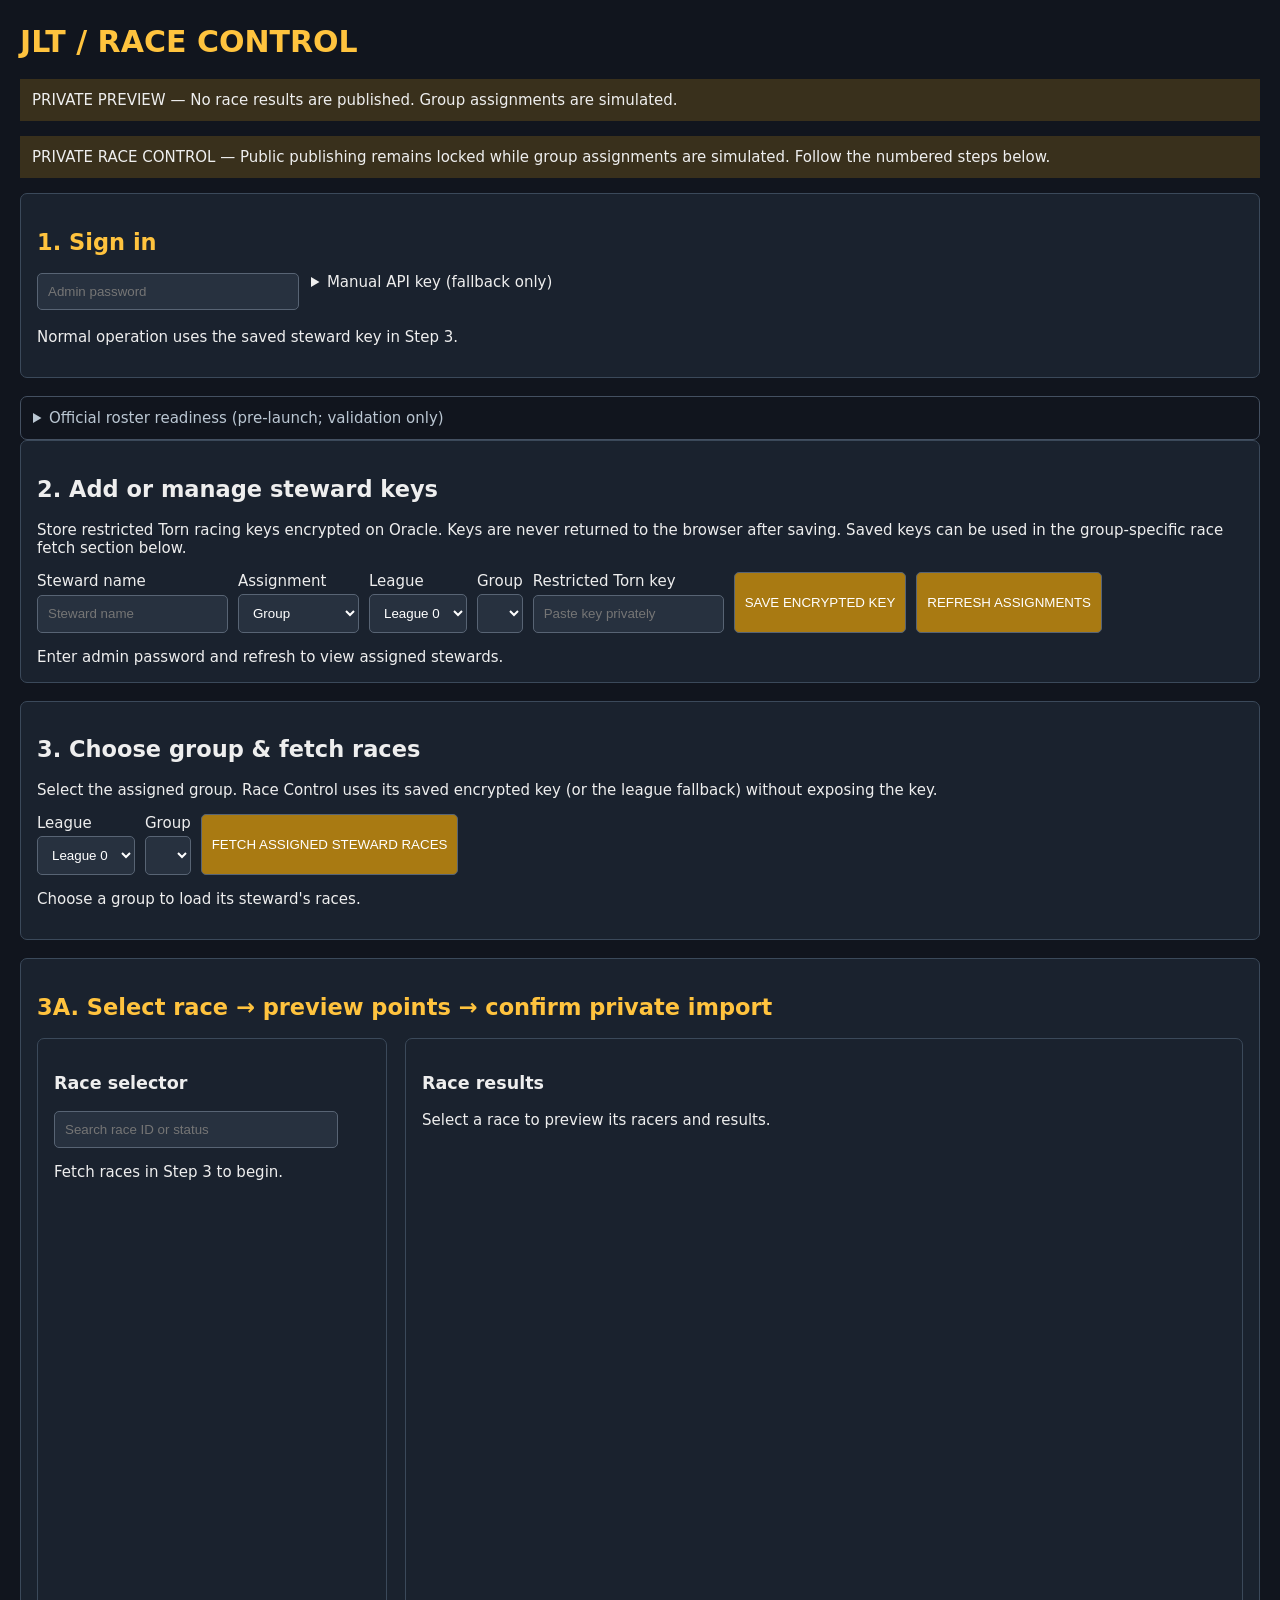
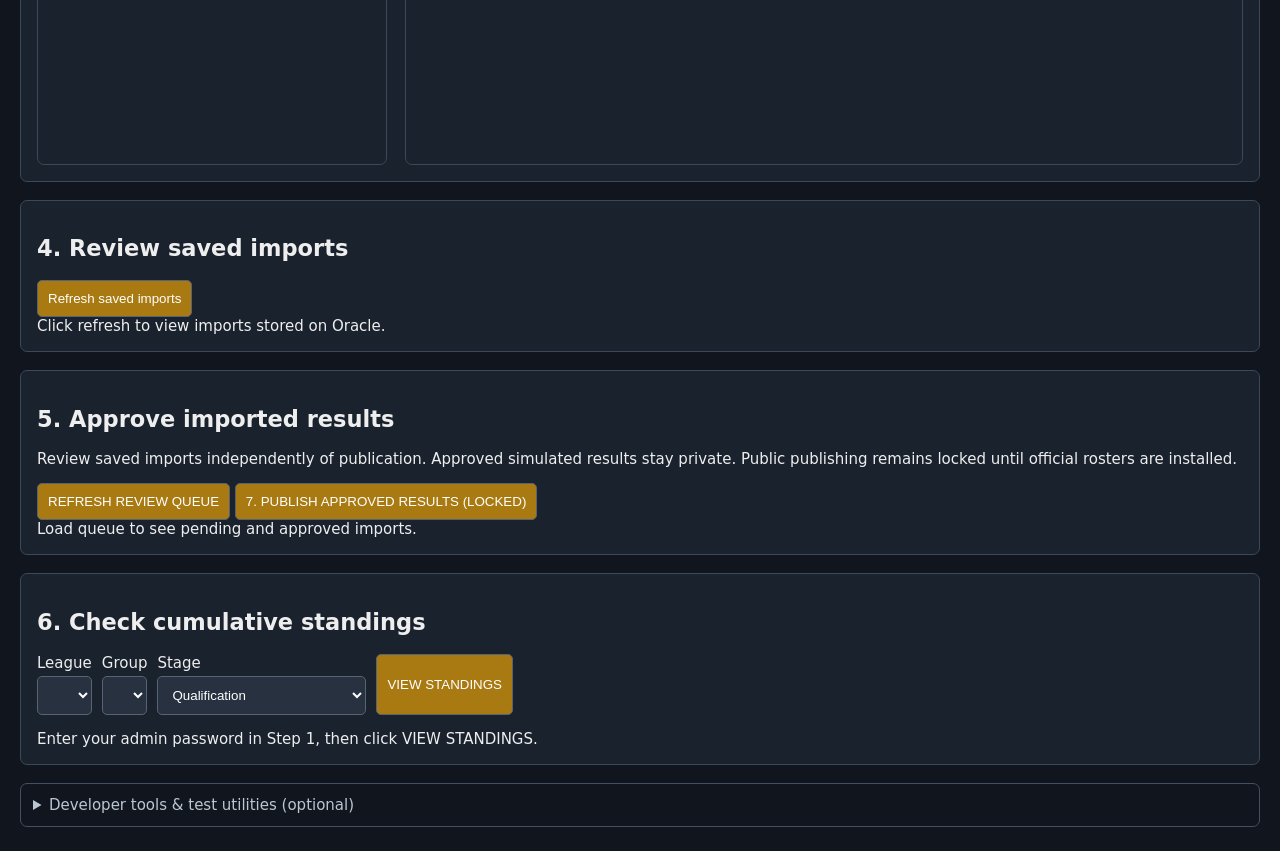
==== race-control/dashboard.html @ 2d2953b1 "Add guarded official roster activation controls to private dashboard" ====
<!doctype html><html lang="en"><meta charset="utf-8"><meta name="viewport" content="width=device-width,initial-scale=1"><title>JLT Race Control</title><style>
body{background:#11151e;color:#eee;font:15px system-ui;margin:24px auto;max-width:1450px;padding:0 20px}h1{color:#ffc33e}input,select,button{padding:10px;background:#27313f;color:#fff;border:1px solid #586474;border-radius:5px}button{cursor:pointer;background:#a97a12}details.advanced{margin-top:18px;padding:12px;border:1px solid #445061;border-radius:7px;color:#bac6d2}details.advanced summary{cursor:pointer}.step{margin-bottom:18px}.step h2{color:#ffc33e}.login{display:flex;flex-wrap:wrap;gap:12px;margin:18px 0}.login input{min-width:240px}.columns{display:grid;grid-template-columns:350px 1fr;gap:18px}.panel{background:#1a222e;padding:16px;border:1px solid #3b495a;border-radius:7px;min-width:0}#races{height:65vh;overflow:auto}.race{display:block;width:100%;text-align:left;margin:5px 0;padding:12px;background:#253143}.race.active{border-color:#ffc33e}.race small{display:block;color:#bac6d2}.table{overflow:auto}table{border-collapse:collapse;width:100%;min-width:650px}th,td{border-bottom:1px solid #445061;padding:9px;text-align:left}th{color:#ffc33e}.notice{background:#39301c;padding:12px}.selectors{display:flex;flex-wrap:wrap;gap:10px;margin:15px 0}.selectors label{display:grid;gap:4px}a{color:#ffc33e}@media(max-width:850px){.columns{grid-template-columns:1fr}#races{height:300px}}
</style><h1>JLT / RACE CONTROL</h1><p class="notice">PRIVATE PREVIEW — No race results are published. Group assignments are simulated.</p><p class="notice">PRIVATE RACE CONTROL — Public publishing remains locked while group assignments are simulated. Follow the numbered steps below.</p><section class="panel step"><h2>1. Sign in</h2><div class="login"><input id="pass" type="password" placeholder="Admin password" aria-label="Admin password"><details><summary>Manual API key (fallback only)</summary><input id="key" type="password" placeholder="Steward racing API key" aria-label="Steward API key"><button id="load">Fetch recent races manually</button></details></div><p>Normal operation uses the saved steward key in Step 3.</p><div id="feedback" role="alert"></div><p id="status"></p></section><details class="advanced"><summary>Official roster readiness (pre-launch; validation only)</summary><p>Check tournament stage rules and validate organizer-provided JSON groups. Validation never installs a roster or unlocks publication. Do not paste steward keys here.</p><button id="official-readiness">CHECK LEAGUE FORMATS</button> <label>Official groups JSON file <input type="file" id="official-roster-file" accept=".json,application/json"></label> <button id="official-roster-validate">VALIDATE FILE ONLY</button><p><label>Organizer source/reference <input id="official-roster-source" placeholder="Official steward/organizer roster reference" style="min-width:380px"></label></p><p><label>Type ACTIVATE VERIFIED JLT ROSTER <input id="official-roster-confirm" placeholder="Exact confirmation" style="min-width:380px"></label> <button id="official-roster-activate" disabled>ACTIVATE VERIFIED ROSTER</button></p><pre id="official-roster-report" style="white-space:pre-wrap;overflow:auto"></pre></details><section class="panel" style="margin-bottom:18px"><h2>2. Add or manage steward keys</h2><p>Store restricted Torn racing keys encrypted on Oracle. Keys are never returned to the browser after saving. Saved keys can be used in the group-specific race fetch section below.</p><div class="selectors"><label>Steward name<input id="steward-name" placeholder="Steward name"></label><label>Assignment<select id="steward-scope"><option value="group">Group</option><option value="league">Entire league</option></select></label><label>League<select id="steward-league"></select></label><label id="steward-group-wrap">Group<select id="steward-group"></select></label><label>Restricted Torn key<input id="steward-secret" type="password" autocomplete="off" placeholder="Paste key privately"></label><button id="steward-save">SAVE ENCRYPTED KEY</button><button id="steward-refresh">REFRESH ASSIGNMENTS</button></div><div id="steward-list">Enter admin password and refresh to view assigned stewards.</div></section><section class="panel" style="margin-bottom:18px"><h2>3. Choose group &amp; fetch races</h2><p>Select the assigned group. Race Control uses its saved encrypted key (or the league fallback) without exposing the key.</p><div class="selectors"><label>League<select id="fetch-league"></select></label><label>Group<select id="fetch-group"></select></label><button id="fetch-saved">FETCH ASSIGNED STEWARD RACES</button></div><p id="fetch-saved-status">Choose a group to load its steward's races.</p></section><section class="panel step"><h2>3A. Select race → preview points → confirm private import</h2><div class="columns"><section class="panel"><h3>Race selector</h3><input id="search" type="search" placeholder="Search race ID or status" style="width:90%"><p id="count"></p><div id="races">Fetch races in Step 3 to begin.</div></section><section class="panel"><h3>Race results</h3><div id="details">Select a race to preview its racers and results.</div></section></div></section><section class="panel" style="margin-bottom:18px"><h2>4. Review saved imports</h2><button id="refresh-imports">Refresh saved imports</button><div id="saved-imports" aria-live="polite">Click refresh to view imports stored on Oracle.</div></section><section class="panel" style="margin-bottom:18px"><h2>5. Approve imported results</h2><p>Review saved imports independently of publication. Approved simulated results stay private. Public publishing remains locked until official rosters are installed.</p><button id="queue-refresh">REFRESH REVIEW QUEUE</button> <button id="queue-publish" disabled>7. PUBLISH APPROVED RESULTS (LOCKED)</button><div id="queue-status">Load queue to see pending and approved imports.</div><div id="queue-items"></div></section><section class="panel" style="margin-bottom:18px"><h2>6. Check cumulative standings</h2><div class="selectors"><label>League<select id="stand-league"></select></label><label>Group<select id="stand-group"></select></label><label>Stage<select id="stand-stage"><option value="qualification">Qualification</option><option value="raceoff">Race-offs (points reset)</option><option value="championship">Championship (points reset)</option></select></label><button id="stand-load">VIEW STANDINGS</button></div><div id="stand-results">Load standings to see cumulative points for a simulated group.</div></section><details class="advanced"><summary>Developer tools &amp; test utilities (optional)</summary><p>Not part of the normal workflow. No official results are published.</p><button id="test-storage">TEST STORAGE</button> <button id="test-import">TEST IMPORT SAVE / READ / CLEANUP</button> <button id="test-scoring">RUN DISPOSABLE 2-RACE TEST</button> <button id="draft">DOWNLOAD TEST DRAFT</button> <button id="trigger-publish">RUN EMPTY GITHUB TEST PUBLISH</button><hr><h3>Pre-launch cleanup (backup first)</h3><p>Archive all simulated imports and their approvals before official racing. Steward keys are preserved. Requires typed confirmation.</p><button id="cleanup-preview">CHECK TEST DATA</button> <button id="cleanup-archive" disabled>ARCHIVE &amp; CLEAR TEST DATA</button><p id="cleanup-status">No cleanup performed.</p></details><script>
const $=id=>document.getElementById(id),esc=v=>String(v??'—').replace(/[&<>"']/g,c=>({'&':'&amp;','<':'&lt;','>':'&gt;','"':'&quot;',"'":'&#39;'}[c]));
let races=[],groups=[],selected=null,selectedRaceId=null,results=[],names=new Map(),validatedRoster=null;
$('official-readiness').onclick=async()=>{try{const r=await fetch('/api/official-readiness',{headers:{Authorization:'Basic '+btoa('admin:'+$('pass').value)}});const d=await r.json();if(!r.ok)throw Error(d.error||'Failed');$('official-roster-report').textContent=JSON.stringify(d,null,2)}catch(e){$('official-roster-report').textContent=e.message}};
$('official-roster-validate').onclick=async()=>{validatedRoster=null;$('official-roster-activate').disabled=true;try{const file=$('official-roster-file').files[0];if(!file)throw Error('Choose a JSON file first');if(file.size>2000000)throw Error('File exceeds 2MB');const data=JSON.parse(await file.text());const r=await fetch('/api/validate-roster',{method:'POST',headers:{Authorization:'Basic '+btoa('admin:'+$('pass').value),'Content-Type':'application/json'},body:JSON.stringify(data)});const d=await r.json();$('official-roster-report').textContent=JSON.stringify(d,null,2);if(r.ok&&d.valid){validatedRoster={groups:data.groups,expectedSha256:d.sha256};$('official-roster-activate').disabled=false}}catch(e){$('official-roster-report').textContent=e.message}};
$('official-roster-activate').onclick=async()=>{try{if(!validatedRoster)throw Error('Validate the file first');const confirmation=$('official-roster-confirm').value,source=$('official-roster-source').value;if(confirmation!=='ACTIVATE VERIFIED JLT ROSTER')throw Error('Type exact confirmation');if(!window.confirm('Activate the organizer-verified roster on Oracle? This cannot be undone in the dashboard. Existing simulated imports must be cleared. Publishing stays locked.'))return;const r=await fetch('/api/activate-roster',{method:'POST',headers:{Authorization:'Basic '+btoa('admin:'+$('pass').value),'Content-Type':'application/json'},body:JSON.stringify({...validatedRoster,confirmation,source})});const d=await r.json();$('official-roster-report').textContent=JSON.stringify(d,null,2);if(r.ok){validatedRoster=null;$('official-roster-activate').disabled=true}}catch(e){$('official-roster-report').textContent=e.message}};

async function api(path,key=true){const headers={Authorization:'Basic '+btoa('admin:'+$('pass').value)};if(key)headers['X-Torn-Key']=$('key').value;const r=await fetch(path,{headers,cache:'no-store'});const d=await r.json();if(!r.ok)throw Error(d.error||'Request failed');return d}
function list(){const q=$('search').value.toLowerCase();const found=races.filter(r=>[r.id,r.status,r.title].some(x=>String(x??'').toLowerCase().includes(q)));$('count').textContent=found.length+' / '+races.length+' races';$('races').replaceChildren();for(const r of found){const b=document.createElement('button');b.className='race'+(selected===r.id?' active':'');b.innerHTML='<b>#'+esc(r.id)+'</b> · '+esc(r.status)+'<small>'+esc(r.title||'')+'</small>';b.onclick=()=>show(r.id);$('races').append(b)}}
$('search').oninput=list;
$('load').onclick=async()=>{try{await setupStandings();$('status').textContent='Loading…';usingSavedKey=false;assignedGroupId=null;const [a,b]=await Promise.all([api('/api/races'),api('/api/groups',false)]);races=a.races;groups=b.groups;names=new Map(groups.flatMap(g=>g.drivers.map(d=>[String(d.id),d.name])));$('status').textContent=races.length+' races loaded';list()}catch(e){$('status').textContent=e.message}};
function matches(){if($('confirm'))$('confirm').disabled=true;if($('import-guidance'))$('import-guidance').textContent='Group changed. Click PREVIEW POINTS again before confirming.';if($('scoring'))$('scoring').textContent='Group changed. Preview points again.';const g=groups.find(g=>g.id===$('group').value),ids=new Set((g?.drivers||[]).map(d=>String(d.id)));document.querySelectorAll('[data-driver]').forEach(row=>row.querySelector('.match').textContent=ids.has(row.dataset.driver)?'MATCH':'Other group')}
function detectGroup(){const ids=new Set(results.map(r=>String(r.driver_id)));const matches=groups.map(g=>({g,count:g.drivers.filter(d=>ids.has(String(d.id))).length})).sort((a,b)=>b.count-a.count);const top=matches[0],runner=matches[1],el=$('detection');if(!top||top.count===0){el.textContent='No registered JLT racers found in this race. Auto-detection unavailable.';return}el.textContent='Suggested: '+top.g.id+' ('+top.count+' matched of '+results.length+' participants).'+(runner?.count===top.count?' TIE — verify manually.':'')+' Simulated groups: verify before importing.';if(runner?.count!==top.count){$('league').value=String(top.g.league);groupOptions();$('group').value=top.g.id;matches()}}
function groupOptions(){const l=Number($('league').value);$('group').innerHTML=groups.filter(g=>g.league===l).map(g=>'<option value="'+esc(g.id)+'">Group '+g.group+' ('+g.drivers.length+')</option>').join('');matches()}
async function show(id){selected=id;list();$('details').textContent='Loading #'+id+'…';try{const d=usingSavedKey?await api('/api/steward-race?group='+encodeURIComponent(assignedGroupId)+'&race='+encodeURIComponent(id),false):await api('/api/race/'+id);if(selected!==id)return;const r=d.race;selectedRaceId=Number(r.id)||Number(id);results=r.results||[];const options=Array.from({length:7},(_,i)=>'<option value="'+i+'">League '+i+'</option>').join('');$('details').innerHTML='<h3>'+esc(r.title)+'</h3><p>Race #'+esc(r.id)+' · Track '+esc(r.track_id)+' · '+esc(r.laps)+' laps · '+esc(r.status)+' · '+results.length+' racers</p><p>Creator '+esc(r.creator_id)+' · Start '+esc(r.schedule?.start)+'</p><div class="selectors"><label>League<select id="league">'+options+'</select></label><label>Group<select id="group"></select></label><label>Race slot<select id="slot">'+Array.from({length:6},(_,i)=>'<option>Qualification '+(i+1)+'</option>').join('')+'<option>Race-off 1</option><option>Race-off 2</option><option>Championship</option></select></label></div><p id="detection"></p><p>Simulated groups only. Imports stay private on Oracle and are never published.</p><button id="preview">PREVIEW POINTS</button> <button id="confirm" disabled>CONFIRM PRIVATE IMPORT</button><p id="import-guidance" aria-live="polite">First click PREVIEW POINTS. Confirm will unlock only if at least one racer matches this group.</p><div id="scoring"></div><div class="table"><table><tr><th>Pos</th><th>Racer</th><th>Torn ID</th><th>Car</th><th>Time</th><th>Crash</th><th>Group</th></tr>'+results.slice().sort((a,b)=>a.position-b.position).map(x=>'<tr data-driver="'+esc(x.driver_id)+'"><td>'+esc(x.position)+'</td><td>'+esc(names.get(String(x.driver_id))||'Unknown racer')+'</td><td>'+esc(x.driver_id)+'</td><td>'+esc(x.car_item_name)+'</td><td>'+esc(x.race_time)+'</td><td>'+(x.has_crashed?'YES':'NO')+'</td><td class="match">—</td></tr>').join('')+'</table></div>';$('league').onchange=groupOptions;$('group').onchange=matches;$('slot').onchange=()=>{$('confirm').disabled=true;$('scoring').textContent='Race slot changed. Preview points again.';$('import-guidance').textContent='Race slot changed. Click PREVIEW POINTS again.'};groupOptions();detectGroup();if(usingSavedKey&&assignedGroupId){const assigned=groups.find(g=>g.id===assignedGroupId);if(assigned){$('league').value=String(assigned.league);groupOptions();$('group').value=assignedGroupId;matches()}}$('preview').onclick=()=>score(false);$('confirm').onclick=()=>score(true)}catch(e){$('details').textContent=e.message}}

function notify(message,error=false){const el=$('feedback');el.textContent=message;el.className='show'+(error?' error':'');}
async function refreshImports(){
 const el=$('saved-imports');el.textContent='Loading saved imports…';
 try{const data=await api('/api/imports',false);const items=data.imports||[];
 if(!items.length){el.textContent='No saved imports yet.';return}
 el.innerHTML='<p>'+items.length+' private import(s) saved on Oracle. Nothing published to the public website.</p><div class="table"><table><tr><th>Race</th><th>Group</th><th>Slot</th><th>Matched</th><th>Saved (UTC)</th></tr>'+items.map(x=>'<tr><td>#'+esc(x.raceId)+'</td><td>'+esc(x.groupId)+'</td><td>'+esc(x.slot)+'</td><td>'+esc(x.matched)+' / '+esc(x.registered)+'</td><td>'+esc(x.savedAt)+'</td></tr>').join('')+'</table></div>';
 }catch(e){el.textContent='Could not load imports: '+e.message}
}
$('refresh-imports').onclick=refreshImports;
$('test-storage').onclick=async()=>{try{const r=await fetch('/api/test-storage',{method:'POST',headers:{Authorization:'Basic '+btoa('admin:'+$('pass').value)}});const d=await r.json();if(!r.ok)throw Error(d.error||'Test failed');notify('STORAGE TEST PASSED: Test record written and read back. No race was imported.');await refreshImports()}catch(e){notify('STORAGE TEST FAILED: '+e.message,true)}};
$('test-import').onclick=async()=>{const btn=$('test-import');btn.disabled=true;try{const r=await fetch('/api/test-import',{method:'POST',headers:{Authorization:'Basic '+btoa('admin:'+$('pass').value)}});const d=await r.json();if(!r.ok)throw Error(d.error||'Test failed');notify('IMPORT TEST PASSED: wrote '+d.record.rows+' sample result, read it back and deleted test file. '+d.realImports+' real imports unchanged.');await refreshImports()}catch(e){notify('IMPORT TEST FAILED: '+e.message,true)}finally{btn.disabled=false}};
$('draft').onclick=async()=>{try{const d=await api('/api/publication-preview',false);const blob=new Blob([JSON.stringify(d,null,2)+'\n'],{type:'application/json'});const url=URL.createObjectURL(blob);const a=document.createElement('a');a.href=url;a.download='jlt-publication-DRAFT-TEST-ONLY.json';document.body.append(a);a.click();a.remove();setTimeout(()=>URL.revokeObjectURL(url),1000);notify('Downloaded PRIVATE TEST publication draft. Not uploaded or published.')}catch(e){notify('Draft download failed: '+e.message,true)}};
$('trigger-publish').onclick=async()=>{const btn=$('trigger-publish');btn.disabled=true;try{const r=await fetch('/api/trigger-test-publish',{method:'POST',headers:{Authorization:'Basic '+btoa('admin:'+$('pass').value)}});const d=await r.json();if(!r.ok)throw Error(d.error||'GitHub dispatch failed');notify('GITHUB TEST WORKFLOW QUEUED — no race results were sent. Check GitHub Actions for completion.');$('status').innerHTML='Queued test publish. <a href="https://github.com/JLT-Racing/jlt-racing-hub/actions/workflows/publish-results.yml" target="_blank" rel="noopener noreferrer">View GitHub Actions</a>'}catch(e){notify('GITHUB PUBLISH FAILED: '+e.message,true)}finally{btn.disabled=false}};

let usingSavedKey=false,assignedGroupId=null;
function fetchGroupOptions(){const league=Number($('fetch-league').value);$('fetch-group').innerHTML=groups.filter(g=>g.league===league).map(g=>'<option value="'+esc(g.id)+'">'+esc(g.id)+'</option>').join('')}
function initSavedFetch(){ $('fetch-league').innerHTML=Array.from({length:7},(_,i)=>'<option value="'+i+'">League '+i+'</option>').join('');$('fetch-league').onchange=fetchGroupOptions;fetchGroupOptions()}
$('fetch-saved').onclick=async()=>{const b=$('fetch-saved'),status=$('fetch-saved-status');b.disabled=true;status.textContent='Loading assigned steward races…';try{
 if(!groups.length){const g=await api('/api/groups',false);groups=g.groups;initSavedFetch()}
 assignedGroupId=$('fetch-group').value;if(!assignedGroupId)throw Error('Select a group');
 const d=await api('/api/steward-races?group='+encodeURIComponent(assignedGroupId),false);
 usingSavedKey=true;races=d.races;selected=null;selectedRaceId=null;results=[];names=new Map(groups.flatMap(g=>g.drivers.map(x=>[String(x.id),x.name])));
 status.textContent='Loaded '+races.length+' races using '+d.steward.name+' ('+assignedGroupId+'). Saved key never sent to browser.';
 $('status').textContent=races.length+' steward races loaded';list();
 }catch(e){usingSavedKey=false;status.textContent='Fetch failed: '+e.message;notify('STEWARD RACE FETCH FAILED: '+e.message,true)}finally{b.disabled=false}};
async function refreshQueue(){const el=$('queue-items');el.textContent='Loading review queue…';try{const d=await api('/api/review-queue',false);$('queue-status').textContent=d.readiness.approved+' approved · '+d.readiness.pending+' pending · PUBLICATION LOCKED (simulated rosters)';if(!d.items.length){el.textContent='No saved private imports to review yet.';return}el.innerHTML='<div class="table"><table><tr><th>Race</th><th>Group</th><th>Slot</th><th>Matched</th><th>Status</th><th>Review</th></tr>'+d.items.map(x=>'<tr><td>#'+esc(x.raceId)+'</td><td>'+esc(x.groupId)+'</td><td>'+esc(x.slot)+'</td><td>'+esc(x.matched)+' / '+esc(x.registered)+'</td><td>'+esc(x.status.toUpperCase())+'</td><td><button data-review-race="'+esc(x.raceId)+'" data-decision="'+(x.status==='approved'?'revoke':'approve')+'">'+(x.status==='approved'?'REVOKE APPROVAL':'APPROVE RESULTS')+'</button></td></tr>').join('')+'</table></div>';el.querySelectorAll('[data-review-race]').forEach(b=>b.onclick=async()=>{const decision=b.dataset.decision,raceId=Number(b.dataset.reviewRace);if(!confirm((decision==='approve'?'Approve':'Revoke approval for')+' private race #'+raceId+'? No public publishing will occur.'))return;b.disabled=true;try{const r=await fetch('/api/review',{method:'POST',headers:{Authorization:'Basic '+btoa('admin:'+$('pass').value),'Content-Type':'application/json'},body:JSON.stringify({raceId,decision})});const d=await r.json();if(!r.ok)throw Error(d.error||'Review failed');notify('Race #'+raceId+' '+(decision==='approve'?'APPROVED PRIVATELY':'APPROVAL REVOKED')+'. Nothing published.');await refreshQueue()}catch(e){notify('REVIEW FAILED: '+e.message,true);b.disabled=false}})}catch(e){el.textContent='Queue failed: '+e.message}}
$('queue-refresh').onclick=refreshQueue;
function stewardGroups(){const league=Number($('steward-league').value);$('steward-group').innerHTML=groups.filter(g=>g.league===league).map(g=>'<option value="'+esc(g.id)+'">'+esc(g.id)+'</option>').join('')}
function stewardInit(){ $('steward-league').innerHTML=Array.from({length:7},(_,i)=>'<option value="'+i+'">League '+i+'</option>').join('');$('steward-league').onchange=stewardGroups;$('steward-scope').onchange=()=>{$('steward-group-wrap').style.display=$('steward-scope').value==='group'?'grid':'none'};stewardGroups()}
async function stewardRefresh(){const el=$('steward-list');el.textContent='Loading steward assignments…';try{if(!groups.length){const d=await api('/api/groups',false);groups=d.groups;stewardInit()}const d=await api('/api/stewards',false);if(!d.stewards.length){el.textContent='No steward keys saved yet.';return}el.innerHTML='<div class="table"><table><tr><th>Steward</th><th>Scope</th><th>Assignment</th><th>Key</th><th>Updated</th><th></th></tr>'+d.stewards.map(s=>'<tr><td>'+esc(s.name)+'</td><td>'+esc(s.scope)+'</td><td>'+esc(s.scope==='group'?s.groupId:'League '+s.league)+'</td><td>ENCRYPTED / HIDDEN</td><td>'+esc(s.updatedAt)+'</td><td><button data-remove-steward="'+esc(s.id)+'">REMOVE</button></td></tr>').join('')+'</table></div>';el.querySelectorAll('[data-remove-steward]').forEach(b=>b.onclick=async()=>{if(!confirm('Remove this steward key assignment?'))return;try{const r=await fetch('/api/stewards/delete',{method:'POST',headers:{Authorization:'Basic '+btoa('admin:'+$('pass').value),'Content-Type':'application/json'},body:JSON.stringify({id:b.dataset.removeSteward})});const d=await r.json();if(!r.ok)throw Error(d.error);await stewardRefresh()}catch(e){notify('REMOVE FAILED: '+e.message,true)}})}catch(e){el.textContent='Could not load stewards: '+e.message}}
$('steward-refresh').onclick=stewardRefresh;
$('steward-save').onclick=async()=>{const b=$('steward-save');b.disabled=true;try{const payload={name:$('steward-name').value,scope:$('steward-scope').value,groupId:$('steward-group').value,league:Number($('steward-league').value),key:$('steward-secret').value};const r=await fetch('/api/stewards',{method:'POST',headers:{Authorization:'Basic '+btoa('admin:'+$('pass').value),'Content-Type':'application/json'},body:JSON.stringify(payload)});const d=await r.json();if(!r.ok)throw Error(d.error||'Save failed');$('steward-secret').value='';notify('STEWARD KEY SAVED ENCRYPTED: '+d.steward.name);await stewardRefresh()}catch(e){notify('STEWARD SAVE FAILED: '+e.message,true)}finally{b.disabled=false}};
stewardInit();initSavedFetch();
function standGroupOptions(){const league=Number($('stand-league').value);$('stand-group').innerHTML=groups.filter(g=>g.league===league).map(g=>'<option value="'+esc(g.id)+'">'+esc(g.id)+' ('+g.drivers.length+' racers)</option>').join('')}
async function setupStandings(){
 try{if(!$('pass').value){$('stand-results').textContent='Enter your admin password in Step 1, then click VIEW STANDINGS.';return}const d=await api('/api/groups',false);groups=d.groups||[];
 $('stand-league').innerHTML=Array.from({length:7},(_,i)=>'<option value="'+i+'">League '+i+'</option>').join('');
 $('stand-league').onchange=standGroupOptions;standGroupOptions();
 }catch(e){$('stand-results').textContent='Could not load groups: '+e.message}
}
$('stand-load').onclick=async()=>{const el=$('stand-results');el.textContent='Calculating standings…';try{
 if(!groups.length||!$('stand-group').value)await setupStandings();
 if(!$('stand-group').value)throw Error('Enter admin password and try again');
 const d=await api('/api/standings?group='+encodeURIComponent($('stand-group').value)+'&stage='+encodeURIComponent($('stand-stage').value),false);
 el.innerHTML='<p><strong>SIMULATED GROUP — PRIVATE ONLY</strong> · '+esc(d.groupId)+' · '+esc(d.stage)+' · '+d.importedRaces+' imported races · '+d.registered+' registered racers</p><p>JLT tiebreakers: points → entered races → fewer crashes → lower cumulative race time.</p><div class="table"><table><tr><th>Rank</th><th>Racer</th><th>Points</th><th>Entered</th><th>Missed</th><th>Crashes</th><th>Total time</th></tr>'+d.standings.map(r=>'<tr><td>'+r.rank+'</td><td>'+esc(r.name)+' (#'+esc(r.driverId)+')</td><td><strong>'+r.points+'</strong></td><td>'+r.entered+'</td><td>'+r.missed+'</td><td>'+r.crashes+'</td><td>'+r.totalTime.toFixed(2)+'</td></tr>').join('')+'</table></div>';
 }catch(e){el.textContent='Standings failed: '+e.message;notify('STANDINGS FAILED: '+e.message,true)}};
$('test-scoring').onclick=async()=>{const btn=$('test-scoring'),el=$('stand-results');btn.disabled=true;el.textContent='Running memory-only scoring rehearsal…';try{
 const r=await fetch('/api/test-scoring',{method:'POST',headers:{Authorization:'Basic '+btoa('admin:'+$('pass').value)}});
 const d=await r.json();if(!r.ok||!d.passed)throw Error('Rehearsal failed: '+(d.checks||[]).filter(x=>!x.passed).map(x=>x.name).join(', '));
 el.innerHTML='<p><strong>TEST PASSED — DISPOSABLE, MEMORY ONLY</strong> · 2 fictional races · 4 fictional drivers · no saved imports changed</p><p>'+d.checks.map(x=>'✓ '+esc(x.name)).join('<br>')+'</p><div class="table"><table><tr><th>Rank</th><th>Driver</th><th>Points</th><th>Entered</th><th>Missed</th><th>Crashes</th></tr>'+d.standings.map(x=>'<tr><td>'+x.rank+'</td><td>'+esc(x.name)+'</td><td>'+x.points+'</td><td>'+x.entered+'</td><td>'+x.missed+'</td><td>'+x.crashes+'</td></tr>').join('')+'</table></div>';
 notify('SCORING REHEARSAL PASSED: All checks passed. No data saved or published.');
 }catch(e){el.textContent='Scoring rehearsal failed: '+e.message;notify('SCORING REHEARSAL FAILED: '+e.message,true)}finally{btn.disabled=false}};
setupStandings();
$('cleanup-preview').onclick=async()=>{const el=$('cleanup-status');try{const d=await api('/api/test-cleanup-preview',false);el.textContent=d.imports+' imports and '+d.approvals+' approvals found. '+(d.canArchive?'All imports are simulated. Archive is available.':'Archive BLOCKED: non-simulated imports found.')+' Steward keys will be preserved.';$('cleanup-archive').disabled=!d.canArchive||(!d.imports&&!d.approvals)}catch(e){el.textContent='Cleanup check failed: '+e.message}};
$('cleanup-archive').onclick=async()=>{const phrase=prompt('This archives and clears ALL simulated imports and approvals. Your steward keys remain. Type ARCHIVE TEST DATA to continue:');if(phrase!=='ARCHIVE TEST DATA')return;const b=$('cleanup-archive');b.disabled=true;try{const r=await fetch('/api/archive-test-data',{method:'POST',headers:{Authorization:'Basic '+btoa('admin:'+$('pass').value),'Content-Type':'application/json'},body:JSON.stringify({confirmation:phrase})});const d=await r.json();if(!r.ok)throw Error(d.error||'Archive failed');$('cleanup-status').textContent='ARCHIVED: '+d.importsArchived+' imports and '+d.approvalsArchived+' approvals. Backup on Oracle: '+d.archiveFile+'. Steward keys unchanged.';await refreshImports();await refreshQueue();notify('Test data archived and cleared. Steward keys preserved.')}catch(e){$('cleanup-status').textContent='Archive failed: '+e.message}};
let lastPreview=null;
async function score(confirm){
 const target=confirm?$('confirm'):$('preview');target.disabled=true;const raceId=selectedRaceId;if(!Number.isSafeInteger(raceId)||raceId<=0){$('scoring').textContent='Select a race again before previewing points.';target.disabled=false;return}
 $('scoring').textContent=confirm?'Saving private import…':'Calculating points…';
 try{
  const r=await fetch('/api/import',{method:'POST',headers:{'Content-Type':'application/json',Authorization:'Basic '+btoa('admin:'+$('pass').value),'X-Torn-Key':$('key').value},body:JSON.stringify({raceId,groupId:$('group').value,slot:$('slot').value,confirm,useSavedKey:usingSavedKey})});
  const d=await r.json();if(!r.ok)throw Error(d.error||'Import failed');
  const p=d.preview;lastPreview=p;
  $('scoring').innerHTML='<h3>'+(confirm?'PRIVATE IMPORT SAVED':'POINTS PREVIEW')+'</h3><p>Group '+esc(p.groupId)+' · '+esc(p.slot)+' · '+p.matched+'/'+p.registered+' matched · '+p.outsiders+' outsiders ignored</p><div class="table"><table><tr><th>Driver</th><th>Position</th><th>Status</th><th>Points</th></tr>'+p.rows.map(x=>'<tr><td>'+esc(x.name)+'</td><td>'+esc(x.position)+'</td><td>'+(x.crashed?'CRASH':x.entered?'FINISHED':'MISSED')+'</td><td>'+x.points+'</td></tr>').join('')+'</table></div><p>'+(confirm?'Saved on Oracle only. Public standings unchanged.':'Review before saving. Group assignments are SIMULATED.')+'</p>';
  $('confirm').disabled=confirm||p.matched===0; if($('import-guidance'))$('import-guidance').textContent=confirm?'Import saved privately. Continue to Step 4.':p.matched===0?'IMPORT BLOCKED: No racers in this race belong to the selected group. Choose the correct group/race.':'Ready to import: '+p.matched+' matching racer(s). Click CONFIRM PRIVATE IMPORT.';if(confirm){$('status').textContent='Private import saved: race #'+p.raceId+' → '+p.groupId+' / '+p.slot;notify('SAVED ✓ Race #'+p.raceId+' → '+p.groupId+' / '+p.slot+' (private test only)');await refreshImports();await refreshQueue()}else{notify('Preview calculated: '+p.matched+' racers matched. Review points before confirming.')}
 }catch(e){$('scoring').textContent='Error: '+e.message;notify('Import failed: '+e.message,true);if(!confirm)$('confirm').disabled=true;if($('import-guidance'))$('import-guidance').textContent='Cannot import: '+e.message}
 finally{$('preview').disabled=false}
}
</script></html>
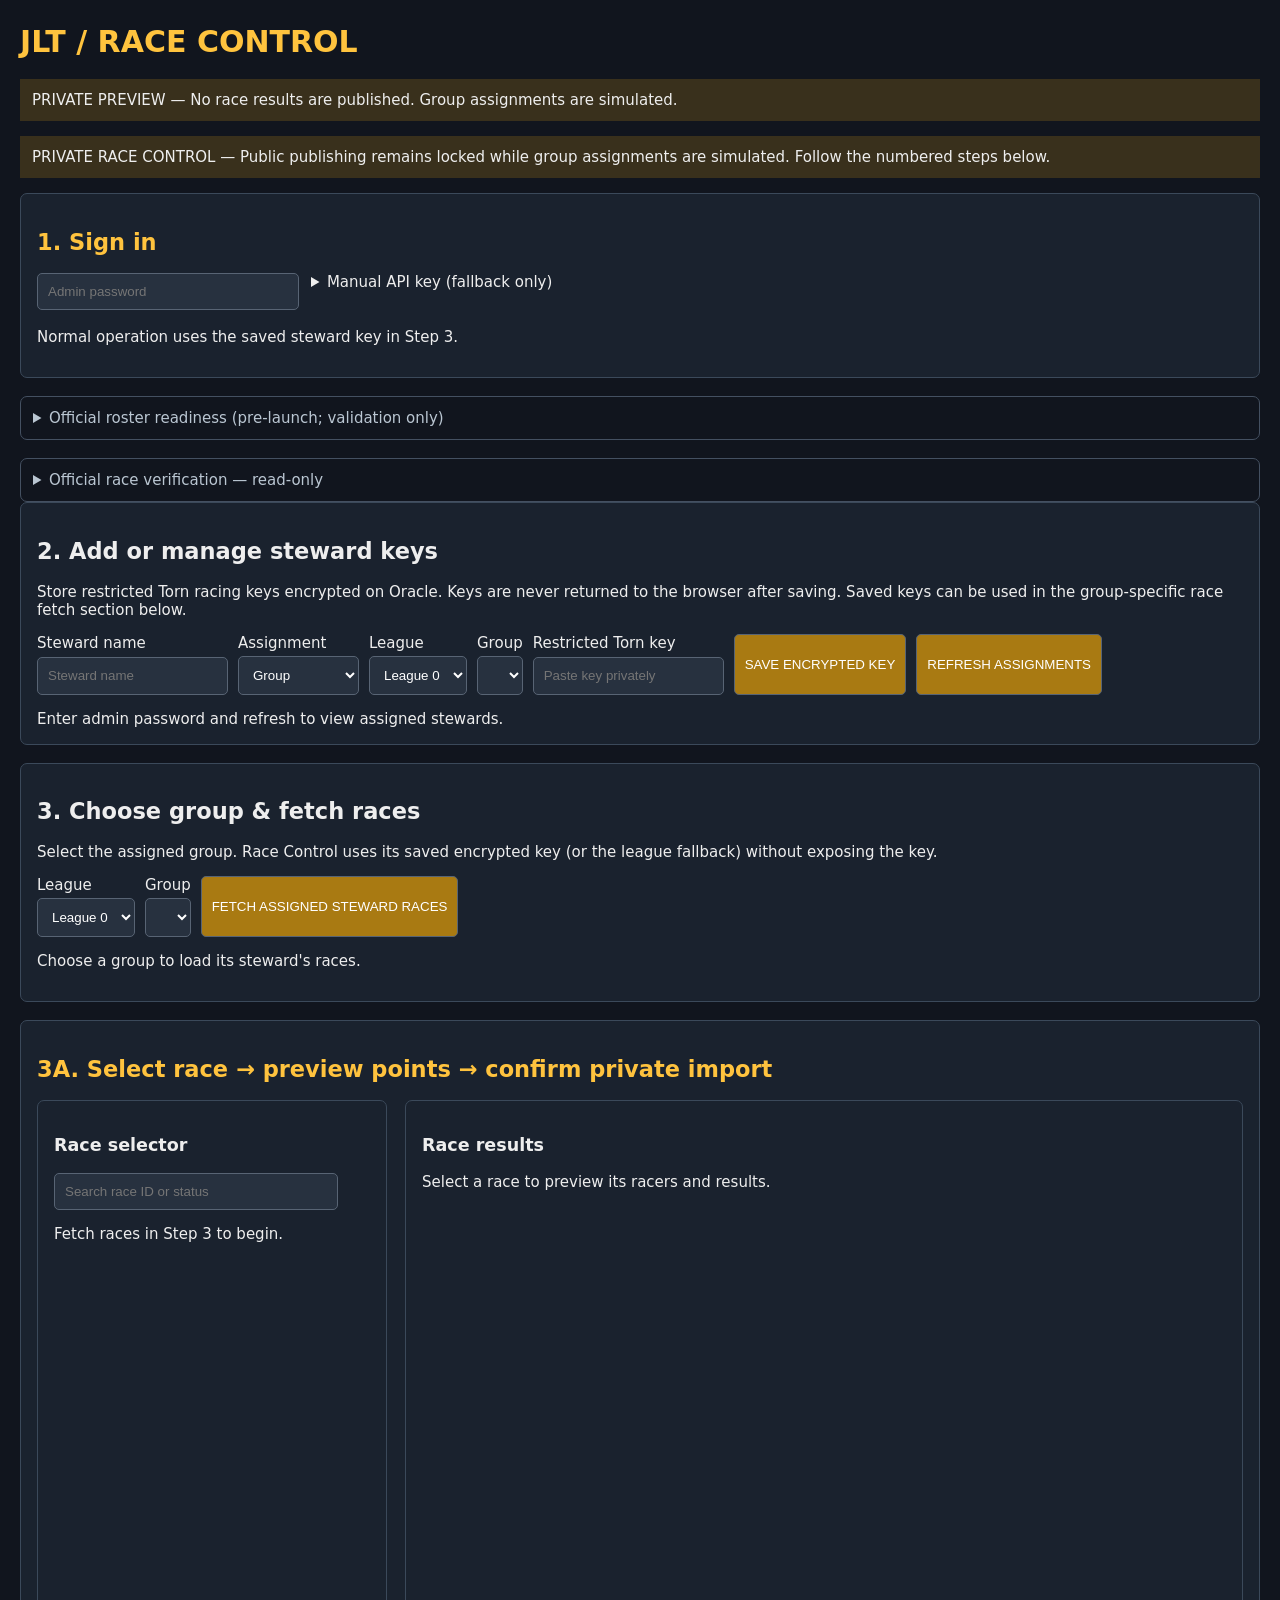
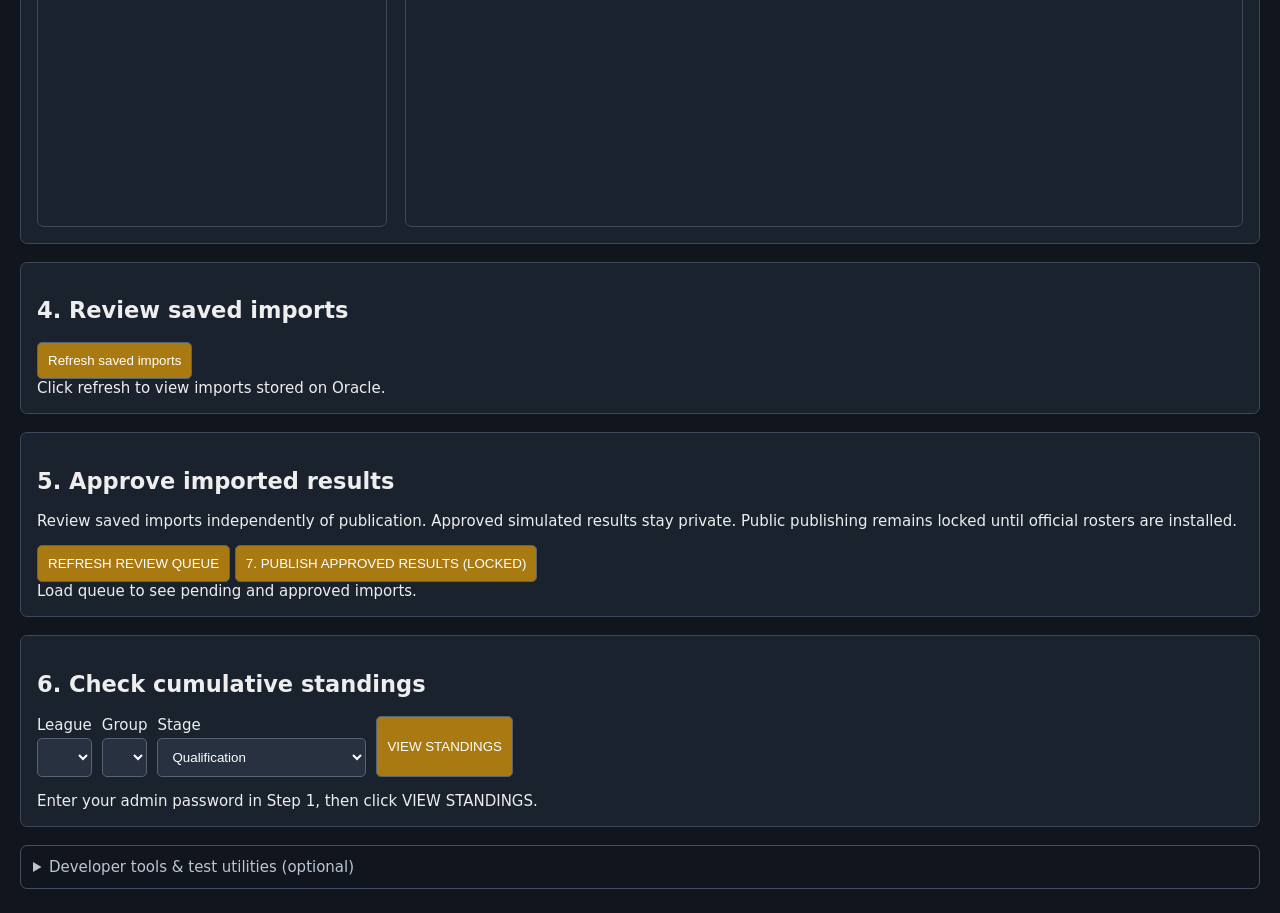
==== commit 112c7a9d: "Add readable private official race verification table to dashboard" ====
--- a/race-control/dashboard.html
+++ b/race-control/dashboard.html
@@ -1,8 +1,21 @@
 <!doctype html><html lang="en"><meta charset="utf-8"><meta name="viewport" content="width=device-width,initial-scale=1"><title>JLT Race Control</title><style>
 body{background:#11151e;color:#eee;font:15px system-ui;margin:24px auto;max-width:1450px;padding:0 20px}h1{color:#ffc33e}input,select,button{padding:10px;background:#27313f;color:#fff;border:1px solid #586474;border-radius:5px}button{cursor:pointer;background:#a97a12}details.advanced{margin-top:18px;padding:12px;border:1px solid #445061;border-radius:7px;color:#bac6d2}details.advanced summary{cursor:pointer}.step{margin-bottom:18px}.step h2{color:#ffc33e}.login{display:flex;flex-wrap:wrap;gap:12px;margin:18px 0}.login input{min-width:240px}.columns{display:grid;grid-template-columns:350px 1fr;gap:18px}.panel{background:#1a222e;padding:16px;border:1px solid #3b495a;border-radius:7px;min-width:0}#races{height:65vh;overflow:auto}.race{display:block;width:100%;text-align:left;margin:5px 0;padding:12px;background:#253143}.race.active{border-color:#ffc33e}.race small{display:block;color:#bac6d2}.table{overflow:auto}table{border-collapse:collapse;width:100%;min-width:650px}th,td{border-bottom:1px solid #445061;padding:9px;text-align:left}th{color:#ffc33e}.notice{background:#39301c;padding:12px}.selectors{display:flex;flex-wrap:wrap;gap:10px;margin:15px 0}.selectors label{display:grid;gap:4px}a{color:#ffc33e}@media(max-width:850px){.columns{grid-template-columns:1fr}#races{height:300px}}
-</style><h1>JLT / RACE CONTROL</h1><p class="notice">PRIVATE PREVIEW — No race results are published. Group assignments are simulated.</p><p class="notice">PRIVATE RACE CONTROL — Public publishing remains locked while group assignments are simulated. Follow the numbered steps below.</p><section class="panel step"><h2>1. Sign in</h2><div class="login"><input id="pass" type="password" placeholder="Admin password" aria-label="Admin password"><details><summary>Manual API key (fallback only)</summary><input id="key" type="password" placeholder="Steward racing API key" aria-label="Steward API key"><button id="load">Fetch recent races manually</button></details></div><p>Normal operation uses the saved steward key in Step 3.</p><div id="feedback" role="alert"></div><p id="status"></p></section><details class="advanced"><summary>Official roster readiness (pre-launch; validation only)</summary><p>Check tournament stage rules and validate organizer-provided JSON groups. Validation never installs a roster or unlocks publication. Do not paste steward keys here.</p><button id="official-readiness">CHECK LEAGUE FORMATS</button> <label>Official groups JSON file <input type="file" id="official-roster-file" accept=".json,application/json"></label> <button id="official-roster-validate">VALIDATE FILE ONLY</button><p><label>Organizer source/reference <input id="official-roster-source" placeholder="Official steward/organizer roster reference" style="min-width:380px"></label></p><p><label>Type ACTIVATE VERIFIED JLT ROSTER <input id="official-roster-confirm" placeholder="Exact confirmation" style="min-width:380px"></label> <button id="official-roster-activate" disabled>ACTIVATE VERIFIED ROSTER</button></p><pre id="official-roster-report" style="white-space:pre-wrap;overflow:auto"></pre></details><section class="panel" style="margin-bottom:18px"><h2>2. Add or manage steward keys</h2><p>Store restricted Torn racing keys encrypted on Oracle. Keys are never returned to the browser after saving. Saved keys can be used in the group-specific race fetch section below.</p><div class="selectors"><label>Steward name<input id="steward-name" placeholder="Steward name"></label><label>Assignment<select id="steward-scope"><option value="group">Group</option><option value="league">Entire league</option></select></label><label>League<select id="steward-league"></select></label><label id="steward-group-wrap">Group<select id="steward-group"></select></label><label>Restricted Torn key<input id="steward-secret" type="password" autocomplete="off" placeholder="Paste key privately"></label><button id="steward-save">SAVE ENCRYPTED KEY</button><button id="steward-refresh">REFRESH ASSIGNMENTS</button></div><div id="steward-list">Enter admin password and refresh to view assigned stewards.</div></section><section class="panel" style="margin-bottom:18px"><h2>3. Choose group &amp; fetch races</h2><p>Select the assigned group. Race Control uses its saved encrypted key (or the league fallback) without exposing the key.</p><div class="selectors"><label>League<select id="fetch-league"></select></label><label>Group<select id="fetch-group"></select></label><button id="fetch-saved">FETCH ASSIGNED STEWARD RACES</button></div><p id="fetch-saved-status">Choose a group to load its steward's races.</p></section><section class="panel step"><h2>3A. Select race → preview points → confirm private import</h2><div class="columns"><section class="panel"><h3>Race selector</h3><input id="search" type="search" placeholder="Search race ID or status" style="width:90%"><p id="count"></p><div id="races">Fetch races in Step 3 to begin.</div></section><section class="panel"><h3>Race results</h3><div id="details">Select a race to preview its racers and results.</div></section></div></section><section class="panel" style="margin-bottom:18px"><h2>4. Review saved imports</h2><button id="refresh-imports">Refresh saved imports</button><div id="saved-imports" aria-live="polite">Click refresh to view imports stored on Oracle.</div></section><section class="panel" style="margin-bottom:18px"><h2>5. Approve imported results</h2><p>Review saved imports independently of publication. Approved simulated results stay private. Public publishing remains locked until official rosters are installed.</p><button id="queue-refresh">REFRESH REVIEW QUEUE</button> <button id="queue-publish" disabled>7. PUBLISH APPROVED RESULTS (LOCKED)</button><div id="queue-status">Load queue to see pending and approved imports.</div><div id="queue-items"></div></section><section class="panel" style="margin-bottom:18px"><h2>6. Check cumulative standings</h2><div class="selectors"><label>League<select id="stand-league"></select></label><label>Group<select id="stand-group"></select></label><label>Stage<select id="stand-stage"><option value="qualification">Qualification</option><option value="raceoff">Race-offs (points reset)</option><option value="championship">Championship (points reset)</option></select></label><button id="stand-load">VIEW STANDINGS</button></div><div id="stand-results">Load standings to see cumulative points for a simulated group.</div></section><details class="advanced"><summary>Developer tools &amp; test utilities (optional)</summary><p>Not part of the normal workflow. No official results are published.</p><button id="test-storage">TEST STORAGE</button> <button id="test-import">TEST IMPORT SAVE / READ / CLEANUP</button> <button id="test-scoring">RUN DISPOSABLE 2-RACE TEST</button> <button id="draft">DOWNLOAD TEST DRAFT</button> <button id="trigger-publish">RUN EMPTY GITHUB TEST PUBLISH</button><hr><h3>Pre-launch cleanup (backup first)</h3><p>Archive all simulated imports and their approvals before official racing. Steward keys are preserved. Requires typed confirmation.</p><button id="cleanup-preview">CHECK TEST DATA</button> <button id="cleanup-archive" disabled>ARCHIVE &amp; CLEAR TEST DATA</button><p id="cleanup-status">No cleanup performed.</p></details><script>
+</style><h1>JLT / RACE CONTROL</h1><p class="notice">PRIVATE PREVIEW — No race results are published. Group assignments are simulated.</p><p class="notice">PRIVATE RACE CONTROL — Public publishing remains locked while group assignments are simulated. Follow the numbered steps below.</p><section class="panel step"><h2>1. Sign in</h2><div class="login"><input id="pass" type="password" placeholder="Admin password" aria-label="Admin password"><details><summary>Manual API key (fallback only)</summary><input id="key" type="password" placeholder="Steward racing API key" aria-label="Steward API key"><button id="load">Fetch recent races manually</button></details></div><p>Normal operation uses the saved steward key in Step 3.</p><div id="feedback" role="alert"></div><p id="status"></p></section><details class="advanced"><summary>Official roster readiness (pre-launch; validation only)</summary><p>Check tournament stage rules and validate organizer-provided JSON groups. Validation never installs a roster or unlocks publication. Do not paste steward keys here.</p><button id="official-readiness">CHECK LEAGUE FORMATS</button> <label>Official groups JSON file <input type="file" id="official-roster-file" accept=".json,application/json"></label> <button id="official-roster-validate">VALIDATE FILE ONLY</button><p><label>Organizer source/reference <input id="official-roster-source" placeholder="Official steward/organizer roster reference" style="min-width:380px"></label></p><p><label>Type ACTIVATE VERIFIED JLT ROSTER <input id="official-roster-confirm" placeholder="Exact confirmation" style="min-width:380px"></label> <button id="official-roster-activate" disabled>ACTIVATE VERIFIED ROSTER</button></p><pre id="official-roster-report" style="white-space:pre-wrap;overflow:auto"></pre></details><details class="advanced"><summary>Official race verification — read-only</summary><p>Requires activated organizer roster and saved steward key. No imports, approvals or publishing.</p><div class="selectors"><label>Group ID<input id="verify-group" placeholder="L1-A"></label><label>Slot<select id="verify-slot"><option>Qualification 1</option><option>Qualification 2</option><option>Qualification 3</option><option>Qualification 4</option><option>Qualification 5</option><option>Qualification 6</option></select></label><label>Race ID<input id="verify-race" type="number" min="1"></label><button id="verify-run">VERIFY RACE</button></div><div id="verify-output"></div></details><section class="panel" style="margin-bottom:18px"><h2>2. Add or manage steward keys</h2><p>Store restricted Torn racing keys encrypted on Oracle. Keys are never returned to the browser after saving. Saved keys can be used in the group-specific race fetch section below.</p><div class="selectors"><label>Steward name<input id="steward-name" placeholder="Steward name"></label><label>Assignment<select id="steward-scope"><option value="group">Group</option><option value="league">Entire league</option></select></label><label>League<select id="steward-league"></select></label><label id="steward-group-wrap">Group<select id="steward-group"></select></label><label>Restricted Torn key<input id="steward-secret" type="password" autocomplete="off" placeholder="Paste key privately"></label><button id="steward-save">SAVE ENCRYPTED KEY</button><button id="steward-refresh">REFRESH ASSIGNMENTS</button></div><div id="steward-list">Enter admin password and refresh to view assigned stewards.</div></section><section class="panel" style="margin-bottom:18px"><h2>3. Choose group &amp; fetch races</h2><p>Select the assigned group. Race Control uses its saved encrypted key (or the league fallback) without exposing the key.</p><div class="selectors"><label>League<select id="fetch-league"></select></label><label>Group<select id="fetch-group"></select></label><button id="fetch-saved">FETCH ASSIGNED STEWARD RACES</button></div><p id="fetch-saved-status">Choose a group to load its steward's races.</p></section><section class="panel step"><h2>3A. Select race → preview points → confirm private import</h2><div class="columns"><section class="panel"><h3>Race selector</h3><input id="search" type="search" placeholder="Search race ID or status" style="width:90%"><p id="count"></p><div id="races">Fetch races in Step 3 to begin.</div></section><section class="panel"><h3>Race results</h3><div id="details">Select a race to preview its racers and results.</div></section></div></section><section class="panel" style="margin-bottom:18px"><h2>4. Review saved imports</h2><button id="refresh-imports">Refresh saved imports</button><div id="saved-imports" aria-live="polite">Click refresh to view imports stored on Oracle.</div></section><section class="panel" style="margin-bottom:18px"><h2>5. Approve imported results</h2><p>Review saved imports independently of publication. Approved simulated results stay private. Public publishing remains locked until official rosters are installed.</p><button id="queue-refresh">REFRESH REVIEW QUEUE</button> <button id="queue-publish" disabled>7. PUBLISH APPROVED RESULTS (LOCKED)</button><div id="queue-status">Load queue to see pending and approved imports.</div><div id="queue-items"></div></section><section class="panel" style="margin-bottom:18px"><h2>6. Check cumulative standings</h2><div class="selectors"><label>League<select id="stand-league"></select></label><label>Group<select id="stand-group"></select></label><label>Stage<select id="stand-stage"><option value="qualification">Qualification</option><option value="raceoff">Race-offs (points reset)</option><option value="championship">Championship (points reset)</option></select></label><button id="stand-load">VIEW STANDINGS</button></div><div id="stand-results">Load standings to see cumulative points for a simulated group.</div></section><details class="advanced"><summary>Developer tools &amp; test utilities (optional)</summary><p>Not part of the normal workflow. No official results are published.</p><button id="test-storage">TEST STORAGE</button> <button id="test-import">TEST IMPORT SAVE / READ / CLEANUP</button> <button id="test-scoring">RUN DISPOSABLE 2-RACE TEST</button> <button id="draft">DOWNLOAD TEST DRAFT</button> <button id="trigger-publish">RUN EMPTY GITHUB TEST PUBLISH</button><hr><h3>Pre-launch cleanup (backup first)</h3><p>Archive all simulated imports and their approvals before official racing. Steward keys are preserved. Requires typed confirmation.</p><button id="cleanup-preview">CHECK TEST DATA</button> <button id="cleanup-archive" disabled>ARCHIVE &amp; CLEAR TEST DATA</button><p id="cleanup-status">No cleanup performed.</p></details><script>
 const $=id=>document.getElementById(id),esc=v=>String(v??'—').replace(/[&<>"']/g,c=>({'&':'&amp;','<':'&lt;','>':'&gt;','"':'&quot;',"'":'&#39;'}[c]));
 let races=[],groups=[],selected=null,selectedRaceId=null,results=[],names=new Map(),validatedRoster=null;
+$('verify-run').onclick=async()=>{
+ const out=$('verify-output');out.textContent='Checking race…';
+ try{
+  const raceId=Number($('verify-race').value);
+  if(!Number.isSafeInteger(raceId)||raceId<1)throw Error('Valid race ID required');
+  const r=await fetch('/api/official-preview',{method:'POST',headers:{Authorization:'Basic '+btoa('admin:'+$('pass').value),'Content-Type':'application/json'},body:JSON.stringify({raceId,groupId:$('verify-group').value.trim(),slot:$('verify-slot').value})});
+  const d=await r.json();
+  if(!r.ok)throw Error(d.error||'Verification blocked');
+  const p=d.preview;
+  out.innerHTML='<p>PREVIEW ONLY — NOT SAVED · '+esc(p.matched)+' / '+esc(p.registered)+' matched · '+esc(p.outsiders)+' outsiders</p><div class="table"><table><tr><th>Racer</th><th>ID</th><th>Position</th><th>Points</th><th>Crash</th><th>Completion</th></tr>'+p.rows.map(x=>'<tr><td>'+esc(x.name)+'</td><td>'+esc(x.driverId)+'</td><td>'+esc(x.position)+'</td><td>'+esc(x.points)+'</td><td>'+esc(x.crashed)+'</td><td>'+esc(x.completionPercentage)+'</td></tr>').join('')+'</table></div>';
+ }catch(e){out.textContent='BLOCKED: '+e.message}
+};
+
 $('official-readiness').onclick=async()=>{try{const r=await fetch('/api/official-readiness',{headers:{Authorization:'Basic '+btoa('admin:'+$('pass').value)}});const d=await r.json();if(!r.ok)throw Error(d.error||'Failed');$('official-roster-report').textContent=JSON.stringify(d,null,2)}catch(e){$('official-roster-report').textContent=e.message}};
 $('official-roster-validate').onclick=async()=>{validatedRoster=null;$('official-roster-activate').disabled=true;try{const file=$('official-roster-file').files[0];if(!file)throw Error('Choose a JSON file first');if(file.size>2000000)throw Error('File exceeds 2MB');const data=JSON.parse(await file.text());const r=await fetch('/api/validate-roster',{method:'POST',headers:{Authorization:'Basic '+btoa('admin:'+$('pass').value),'Content-Type':'application/json'},body:JSON.stringify(data)});const d=await r.json();$('official-roster-report').textContent=JSON.stringify(d,null,2);if(r.ok&&d.valid){validatedRoster={groups:data.groups,expectedSha256:d.sha256};$('official-roster-activate').disabled=false}}catch(e){$('official-roster-report').textContent=e.message}};
 $('official-roster-activate').onclick=async()=>{try{if(!validatedRoster)throw Error('Validate the file first');const confirmation=$('official-roster-confirm').value,source=$('official-roster-source').value;if(confirmation!=='ACTIVATE VERIFIED JLT ROSTER')throw Error('Type exact confirmation');if(!window.confirm('Activate the organizer-verified roster on Oracle? This cannot be undone in the dashboard. Existing simulated imports must be cleared. Publishing stays locked.'))return;const r=await fetch('/api/activate-roster',{method:'POST',headers:{Authorization:'Basic '+btoa('admin:'+$('pass').value),'Content-Type':'application/json'},body:JSON.stringify({...validatedRoster,confirmation,source})});const d=await r.json();$('official-roster-report').textContent=JSON.stringify(d,null,2);if(r.ok){validatedRoster=null;$('official-roster-activate').disabled=true}}catch(e){$('official-roster-report').textContent=e.message}};
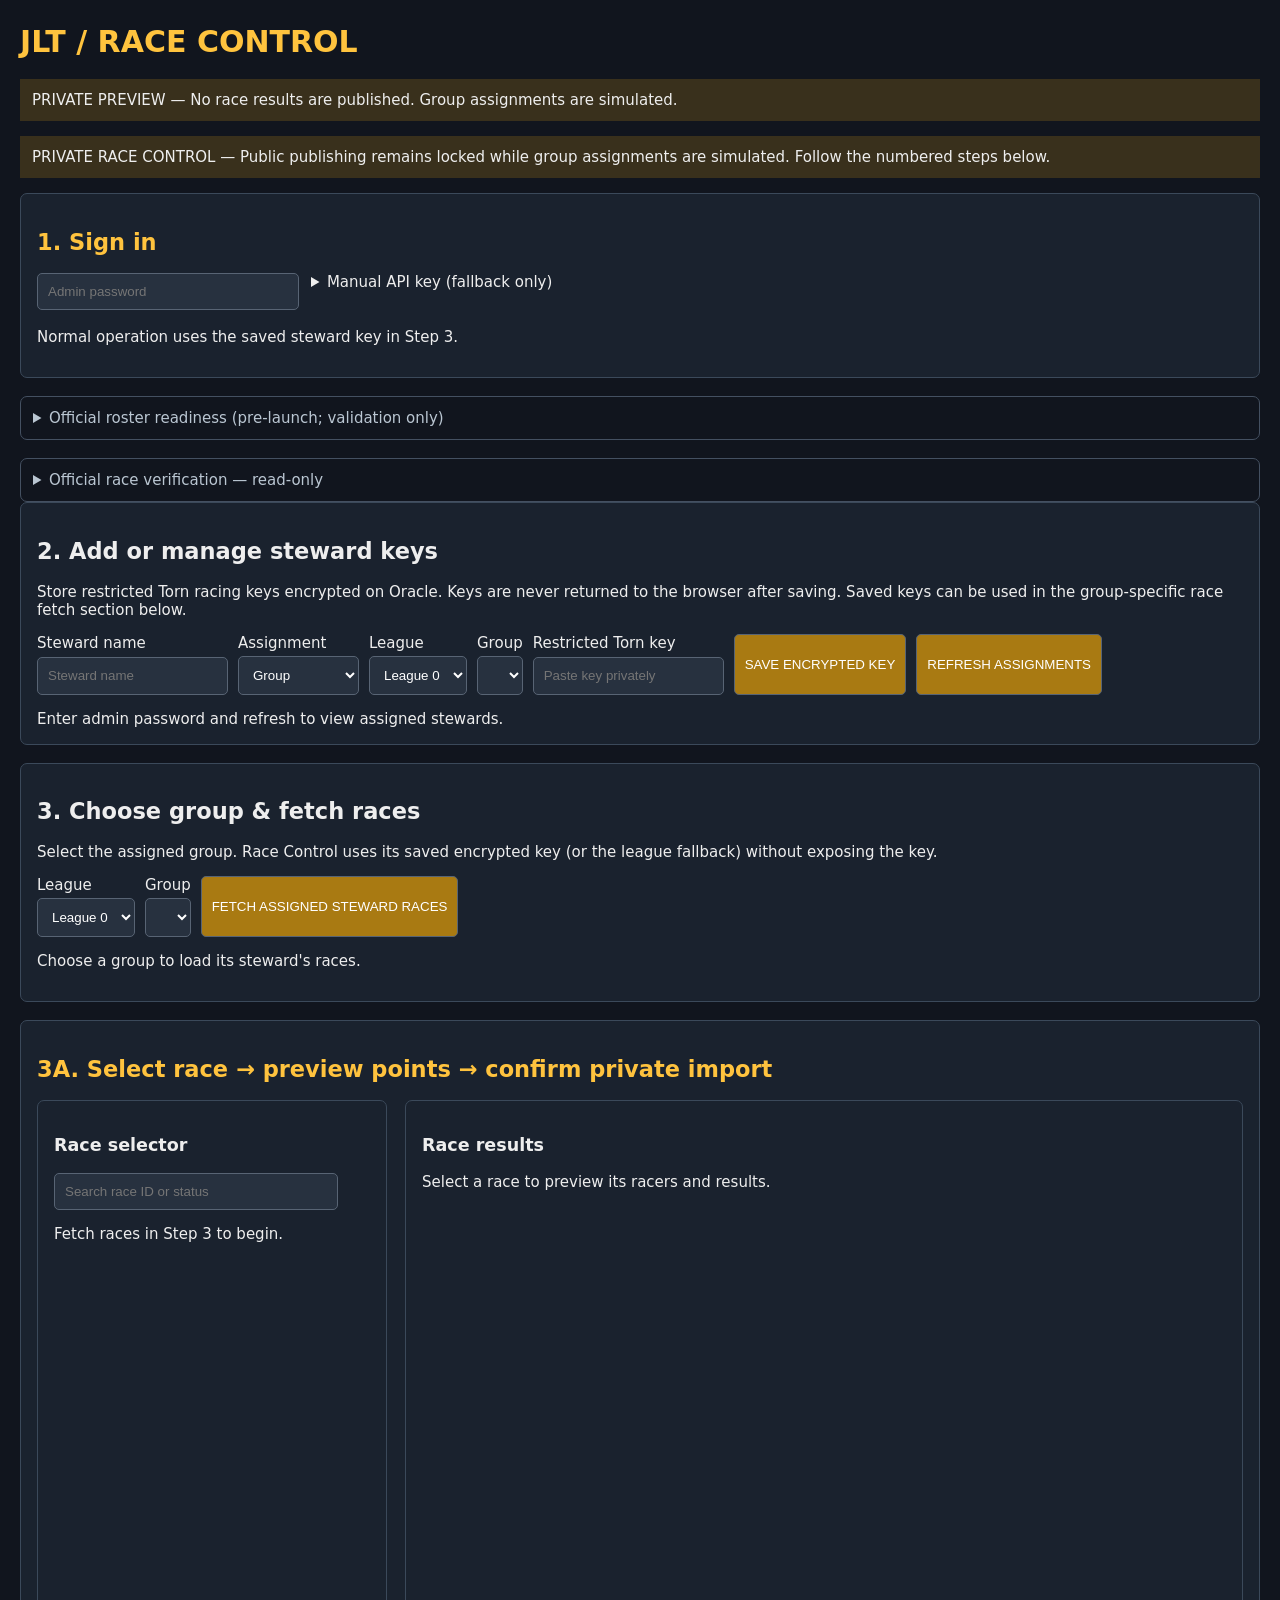
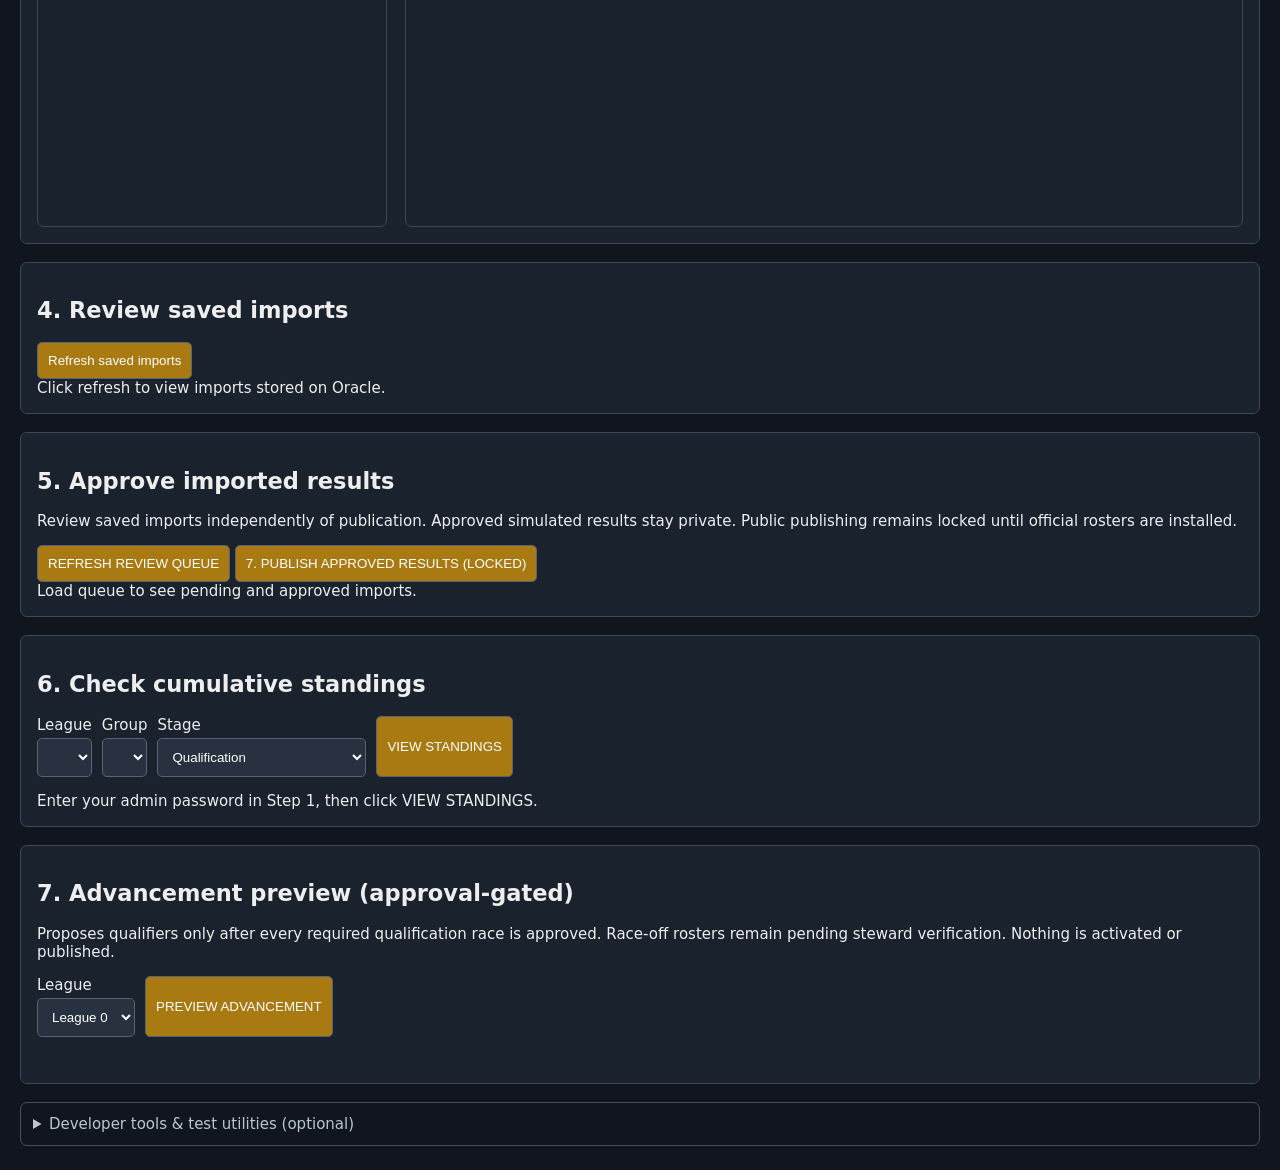
==== commit 5c41a94d: "Add steward-facing approved-only advancement preview to dashboard" ====
--- a/race-control/dashboard.html
+++ b/race-control/dashboard.html
@@ -1,21 +1,27 @@
 <!doctype html><html lang="en"><meta charset="utf-8"><meta name="viewport" content="width=device-width,initial-scale=1"><title>JLT Race Control</title><style>
 body{background:#11151e;color:#eee;font:15px system-ui;margin:24px auto;max-width:1450px;padding:0 20px}h1{color:#ffc33e}input,select,button{padding:10px;background:#27313f;color:#fff;border:1px solid #586474;border-radius:5px}button{cursor:pointer;background:#a97a12}details.advanced{margin-top:18px;padding:12px;border:1px solid #445061;border-radius:7px;color:#bac6d2}details.advanced summary{cursor:pointer}.step{margin-bottom:18px}.step h2{color:#ffc33e}.login{display:flex;flex-wrap:wrap;gap:12px;margin:18px 0}.login input{min-width:240px}.columns{display:grid;grid-template-columns:350px 1fr;gap:18px}.panel{background:#1a222e;padding:16px;border:1px solid #3b495a;border-radius:7px;min-width:0}#races{height:65vh;overflow:auto}.race{display:block;width:100%;text-align:left;margin:5px 0;padding:12px;background:#253143}.race.active{border-color:#ffc33e}.race small{display:block;color:#bac6d2}.table{overflow:auto}table{border-collapse:collapse;width:100%;min-width:650px}th,td{border-bottom:1px solid #445061;padding:9px;text-align:left}th{color:#ffc33e}.notice{background:#39301c;padding:12px}.selectors{display:flex;flex-wrap:wrap;gap:10px;margin:15px 0}.selectors label{display:grid;gap:4px}a{color:#ffc33e}@media(max-width:850px){.columns{grid-template-columns:1fr}#races{height:300px}}
-</style><h1>JLT / RACE CONTROL</h1><p class="notice">PRIVATE PREVIEW — No race results are published. Group assignments are simulated.</p><p class="notice">PRIVATE RACE CONTROL — Public publishing remains locked while group assignments are simulated. Follow the numbered steps below.</p><section class="panel step"><h2>1. Sign in</h2><div class="login"><input id="pass" type="password" placeholder="Admin password" aria-label="Admin password"><details><summary>Manual API key (fallback only)</summary><input id="key" type="password" placeholder="Steward racing API key" aria-label="Steward API key"><button id="load">Fetch recent races manually</button></details></div><p>Normal operation uses the saved steward key in Step 3.</p><div id="feedback" role="alert"></div><p id="status"></p></section><details class="advanced"><summary>Official roster readiness (pre-launch; validation only)</summary><p>Check tournament stage rules and validate organizer-provided JSON groups. Validation never installs a roster or unlocks publication. Do not paste steward keys here.</p><button id="official-readiness">CHECK LEAGUE FORMATS</button> <label>Official groups JSON file <input type="file" id="official-roster-file" accept=".json,application/json"></label> <button id="official-roster-validate">VALIDATE FILE ONLY</button><p><label>Organizer source/reference <input id="official-roster-source" placeholder="Official steward/organizer roster reference" style="min-width:380px"></label></p><p><label>Type ACTIVATE VERIFIED JLT ROSTER <input id="official-roster-confirm" placeholder="Exact confirmation" style="min-width:380px"></label> <button id="official-roster-activate" disabled>ACTIVATE VERIFIED ROSTER</button></p><pre id="official-roster-report" style="white-space:pre-wrap;overflow:auto"></pre></details><details class="advanced"><summary>Official race verification — read-only</summary><p>Requires activated organizer roster and saved steward key. No imports, approvals or publishing.</p><div class="selectors"><label>Group ID<input id="verify-group" placeholder="L1-A"></label><label>Slot<select id="verify-slot"><option>Qualification 1</option><option>Qualification 2</option><option>Qualification 3</option><option>Qualification 4</option><option>Qualification 5</option><option>Qualification 6</option></select></label><label>Race ID<input id="verify-race" type="number" min="1"></label><button id="verify-run">VERIFY RACE</button></div><div id="verify-output"></div></details><section class="panel" style="margin-bottom:18px"><h2>2. Add or manage steward keys</h2><p>Store restricted Torn racing keys encrypted on Oracle. Keys are never returned to the browser after saving. Saved keys can be used in the group-specific race fetch section below.</p><div class="selectors"><label>Steward name<input id="steward-name" placeholder="Steward name"></label><label>Assignment<select id="steward-scope"><option value="group">Group</option><option value="league">Entire league</option></select></label><label>League<select id="steward-league"></select></label><label id="steward-group-wrap">Group<select id="steward-group"></select></label><label>Restricted Torn key<input id="steward-secret" type="password" autocomplete="off" placeholder="Paste key privately"></label><button id="steward-save">SAVE ENCRYPTED KEY</button><button id="steward-refresh">REFRESH ASSIGNMENTS</button></div><div id="steward-list">Enter admin password and refresh to view assigned stewards.</div></section><section class="panel" style="margin-bottom:18px"><h2>3. Choose group &amp; fetch races</h2><p>Select the assigned group. Race Control uses its saved encrypted key (or the league fallback) without exposing the key.</p><div class="selectors"><label>League<select id="fetch-league"></select></label><label>Group<select id="fetch-group"></select></label><button id="fetch-saved">FETCH ASSIGNED STEWARD RACES</button></div><p id="fetch-saved-status">Choose a group to load its steward's races.</p></section><section class="panel step"><h2>3A. Select race → preview points → confirm private import</h2><div class="columns"><section class="panel"><h3>Race selector</h3><input id="search" type="search" placeholder="Search race ID or status" style="width:90%"><p id="count"></p><div id="races">Fetch races in Step 3 to begin.</div></section><section class="panel"><h3>Race results</h3><div id="details">Select a race to preview its racers and results.</div></section></div></section><section class="panel" style="margin-bottom:18px"><h2>4. Review saved imports</h2><button id="refresh-imports">Refresh saved imports</button><div id="saved-imports" aria-live="polite">Click refresh to view imports stored on Oracle.</div></section><section class="panel" style="margin-bottom:18px"><h2>5. Approve imported results</h2><p>Review saved imports independently of publication. Approved simulated results stay private. Public publishing remains locked until official rosters are installed.</p><button id="queue-refresh">REFRESH REVIEW QUEUE</button> <button id="queue-publish" disabled>7. PUBLISH APPROVED RESULTS (LOCKED)</button><div id="queue-status">Load queue to see pending and approved imports.</div><div id="queue-items"></div></section><section class="panel" style="margin-bottom:18px"><h2>6. Check cumulative standings</h2><div class="selectors"><label>League<select id="stand-league"></select></label><label>Group<select id="stand-group"></select></label><label>Stage<select id="stand-stage"><option value="qualification">Qualification</option><option value="raceoff">Race-offs (points reset)</option><option value="championship">Championship (points reset)</option></select></label><button id="stand-load">VIEW STANDINGS</button></div><div id="stand-results">Load standings to see cumulative points for a simulated group.</div></section><details class="advanced"><summary>Developer tools &amp; test utilities (optional)</summary><p>Not part of the normal workflow. No official results are published.</p><button id="test-storage">TEST STORAGE</button> <button id="test-import">TEST IMPORT SAVE / READ / CLEANUP</button> <button id="test-scoring">RUN DISPOSABLE 2-RACE TEST</button> <button id="draft">DOWNLOAD TEST DRAFT</button> <button id="trigger-publish">RUN EMPTY GITHUB TEST PUBLISH</button><hr><h3>Pre-launch cleanup (backup first)</h3><p>Archive all simulated imports and their approvals before official racing. Steward keys are preserved. Requires typed confirmation.</p><button id="cleanup-preview">CHECK TEST DATA</button> <button id="cleanup-archive" disabled>ARCHIVE &amp; CLEAR TEST DATA</button><p id="cleanup-status">No cleanup performed.</p></details><script>
+</style><h1>JLT / RACE CONTROL</h1><p class="notice">PRIVATE PREVIEW — No race results are published. Group assignments are simulated.</p><p class="notice">PRIVATE RACE CONTROL — Public publishing remains locked while group assignments are simulated. Follow the numbered steps below.</p><section class="panel step"><h2>1. Sign in</h2><div class="login"><input id="pass" type="password" placeholder="Admin password" aria-label="Admin password"><details><summary>Manual API key (fallback only)</summary><input id="key" type="password" placeholder="Steward racing API key" aria-label="Steward API key"><button id="load">Fetch recent races manually</button></details></div><p>Normal operation uses the saved steward key in Step 3.</p><div id="feedback" role="alert"></div><p id="status"></p></section><details class="advanced"><summary>Official roster readiness (pre-launch; validation only)</summary><p>Check tournament stage rules and validate organizer-provided JSON groups. Validation never installs a roster or unlocks publication. Do not paste steward keys here.</p><button id="official-readiness">CHECK LEAGUE FORMATS</button> <label>Official groups JSON file <input type="file" id="official-roster-file" accept=".json,application/json"></label> <button id="official-roster-validate">VALIDATE FILE ONLY</button><p><label>Organizer source/reference <input id="official-roster-source" placeholder="Official steward/organizer roster reference" style="min-width:380px"></label></p><p><label>Type ACTIVATE VERIFIED JLT ROSTER <input id="official-roster-confirm" placeholder="Exact confirmation" style="min-width:380px"></label> <button id="official-roster-activate" disabled>ACTIVATE VERIFIED ROSTER</button></p><pre id="official-roster-report" style="white-space:pre-wrap;overflow:auto"></pre></details><details class="advanced"><summary>Official race verification — read-only</summary><p>Requires activated organizer roster and saved steward key. No imports, approvals or publishing.</p><div class="selectors"><label>Group ID<input id="verify-group" placeholder="L1-A"></label><label>Slot<select id="verify-slot"><option>Qualification 1</option><option>Qualification 2</option><option>Qualification 3</option><option>Qualification 4</option><option>Qualification 5</option><option>Qualification 6</option></select></label><label>Race ID<input id="verify-race" type="number" min="1"></label><button id="verify-run">VERIFY RACE</button><button id="verify-save" disabled>SAVE VERIFIED IMPORT</button><button id="verify-queue">REVIEW OFFICIAL IMPORTS</button><button id="verify-standings">APPROVED STANDINGS</button></div><div id="verify-output"></div><div id="verify-review-output"></div></details><section class="panel" style="margin-bottom:18px"><h2>2. Add or manage steward keys</h2><p>Store restricted Torn racing keys encrypted on Oracle. Keys are never returned to the browser after saving. Saved keys can be used in the group-specific race fetch section below.</p><div class="selectors"><label>Steward name<input id="steward-name" placeholder="Steward name"></label><label>Assignment<select id="steward-scope"><option value="group">Group</option><option value="league">Entire league</option></select></label><label>League<select id="steward-league"></select></label><label id="steward-group-wrap">Group<select id="steward-group"></select></label><label>Restricted Torn key<input id="steward-secret" type="password" autocomplete="off" placeholder="Paste key privately"></label><button id="steward-save">SAVE ENCRYPTED KEY</button><button id="steward-refresh">REFRESH ASSIGNMENTS</button></div><div id="steward-list">Enter admin password and refresh to view assigned stewards.</div></section><section class="panel" style="margin-bottom:18px"><h2>3. Choose group &amp; fetch races</h2><p>Select the assigned group. Race Control uses its saved encrypted key (or the league fallback) without exposing the key.</p><div class="selectors"><label>League<select id="fetch-league"></select></label><label>Group<select id="fetch-group"></select></label><button id="fetch-saved">FETCH ASSIGNED STEWARD RACES</button></div><p id="fetch-saved-status">Choose a group to load its steward's races.</p></section><section class="panel step"><h2>3A. Select race → preview points → confirm private import</h2><div class="columns"><section class="panel"><h3>Race selector</h3><input id="search" type="search" placeholder="Search race ID or status" style="width:90%"><p id="count"></p><div id="races">Fetch races in Step 3 to begin.</div></section><section class="panel"><h3>Race results</h3><div id="details">Select a race to preview its racers and results.</div></section></div></section><section class="panel" style="margin-bottom:18px"><h2>4. Review saved imports</h2><button id="refresh-imports">Refresh saved imports</button><div id="saved-imports" aria-live="polite">Click refresh to view imports stored on Oracle.</div></section><section class="panel" style="margin-bottom:18px"><h2>5. Approve imported results</h2><p>Review saved imports independently of publication. Approved simulated results stay private. Public publishing remains locked until official rosters are installed.</p><button id="queue-refresh">REFRESH REVIEW QUEUE</button> <button id="queue-publish" disabled>7. PUBLISH APPROVED RESULTS (LOCKED)</button><div id="queue-status">Load queue to see pending and approved imports.</div><div id="queue-items"></div></section><section class="panel" style="margin-bottom:18px"><h2>6. Check cumulative standings</h2><div class="selectors"><label>League<select id="stand-league"></select></label><label>Group<select id="stand-group"></select></label><label>Stage<select id="stand-stage"><option value="qualification">Qualification</option><option value="raceoff">Race-offs (points reset)</option><option value="championship">Championship (points reset)</option></select></label><button id="stand-load">VIEW STANDINGS</button></div><div id="stand-results">Load standings to see cumulative points for a simulated group.</div></section><section class="panel" style="margin-bottom:18px"><h2>7. Advancement preview (approval-gated)</h2><p>Proposes qualifiers only after every required qualification race is approved. Race-off rosters remain pending steward verification. Nothing is activated or published.</p><div class="selectors"><label>League<select id="advance-league"><option value="0">League 0</option><option value="1">League 1</option><option value="2">League 2</option><option value="3">League 3</option><option value="4">League 4</option><option value="5">League 5</option><option value="6">League 6</option></select></label><button id="advance-preview">PREVIEW ADVANCEMENT</button></div><pre id="advance-output" style="white-space:pre-wrap;overflow:auto"></pre></section><details class="advanced"><summary>Developer tools &amp; test utilities (optional)</summary><p>Not part of the normal workflow. No official results are published.</p><button id="test-storage">TEST STORAGE</button> <button id="test-import">TEST IMPORT SAVE / READ / CLEANUP</button> <button id="test-scoring">RUN DISPOSABLE 2-RACE TEST</button> <button id="test-official-workflow">RUN OFFICIAL WORKFLOW REHEARSAL</button> <button id="draft">DOWNLOAD TEST DRAFT</button> <button id="trigger-publish">RUN EMPTY GITHUB TEST PUBLISH</button><hr><h3>Pre-launch cleanup (backup first)</h3><p>Archive all simulated imports and their approvals before official racing. Steward keys are preserved. Requires typed confirmation.</p><button id="cleanup-preview">CHECK TEST DATA</button> <button id="cleanup-archive" disabled>ARCHIVE &amp; CLEAR TEST DATA</button><p id="cleanup-status">No cleanup performed.</p></details><script>
 const $=id=>document.getElementById(id),esc=v=>String(v??'—').replace(/[&<>"']/g,c=>({'&':'&amp;','<':'&lt;','>':'&gt;','"':'&quot;',"'":'&#39;'}[c]));
 let races=[],groups=[],selected=null,selectedRaceId=null,results=[],names=new Map(),validatedRoster=null;
+let lastOfficialPreview=null;
 $('verify-run').onclick=async()=>{
- const out=$('verify-output');out.textContent='Checking race…';
+ const out=$('verify-output');lastOfficialPreview=null;$('verify-save').disabled=true;out.textContent='Checking race…';
  try{
   const raceId=Number($('verify-race').value);
   if(!Number.isSafeInteger(raceId)||raceId<1)throw Error('Valid race ID required');
   const r=await fetch('/api/official-preview',{method:'POST',headers:{Authorization:'Basic '+btoa('admin:'+$('pass').value),'Content-Type':'application/json'},body:JSON.stringify({raceId,groupId:$('verify-group').value.trim(),slot:$('verify-slot').value})});
   const d=await r.json();
   if(!r.ok)throw Error(d.error||'Verification blocked');
-  const p=d.preview;
+  const p=d.preview;lastOfficialPreview={raceId,groupId:$('verify-group').value.trim(),slot:$('verify-slot').value};$('verify-save').disabled=false;
   out.innerHTML='<p>PREVIEW ONLY — NOT SAVED · '+esc(p.matched)+' / '+esc(p.registered)+' matched · '+esc(p.outsiders)+' outsiders</p><div class="table"><table><tr><th>Racer</th><th>ID</th><th>Position</th><th>Points</th><th>Crash</th><th>Completion</th></tr>'+p.rows.map(x=>'<tr><td>'+esc(x.name)+'</td><td>'+esc(x.driverId)+'</td><td>'+esc(x.position)+'</td><td>'+esc(x.points)+'</td><td>'+esc(x.crashed)+'</td><td>'+esc(x.completionPercentage)+'</td></tr>').join('')+'</table></div>';
  }catch(e){out.textContent='BLOCKED: '+e.message}
 };
 
+$('verify-save').onclick=async()=>{const out=$('verify-review-output');try{if(!lastOfficialPreview)throw Error('Preview a race first');if(!confirm('Save verified race as PENDING private import? No publication will occur.'))return;const r=await fetch('/api/official-preview',{method:'POST',headers:{Authorization:'Basic '+btoa('admin:'+$('pass').value),'Content-Type':'application/json'},body:JSON.stringify({...lastOfficialPreview,confirm:'SAVE VERIFIED PRIVATE IMPORT'})});const d=await r.json();if(!r.ok)throw Error(d.error||'Save failed');out.textContent='Race #'+d.raceId+' saved as PENDING. Publication locked.';$('verify-save').disabled=true;lastOfficialPreview=null}catch(e){out.textContent='SAVE BLOCKED: '+e.message}};
+$('verify-queue').onclick=async()=>{const out=$('verify-review-output');try{const d=await api('/api/official-review-queue',false);out.replaceChildren();if(!d.items.length){out.textContent='No official imports pending.';return}for(const item of d.items){const row=document.createElement('p');row.textContent='#'+item.raceId+' '+item.groupId+' '+item.slot+' — '+item.status+' ';const btn=document.createElement('button');btn.textContent=item.status==='approved'?'REVOKE':'APPROVE';btn.onclick=async()=>{if(!confirm(btn.textContent+' race #'+item.raceId+' privately?'))return;try{const r=await fetch('/api/official-review',{method:'POST',headers:{Authorization:'Basic '+btoa('admin:'+$('pass').value),'Content-Type':'application/json'},body:JSON.stringify({raceId:item.raceId,decision:item.status==='approved'?'revoke':'approve'})});const d=await r.json();if(!r.ok)throw Error(d.error||'Review failed');$('verify-queue').click()}catch(e){out.textContent=e.message}};row.append(btn);out.append(row)}}catch(e){out.textContent=e.message}};
+$('verify-standings').onclick=async()=>{const out=$('verify-review-output');try{const d=await api('/api/official-standings?group='+encodeURIComponent($('verify-group').value.trim()),false);out.innerHTML='<h3>APPROVED-ONLY PRIVATE STANDINGS</h3><div class="table"><table><tr><th>Rank</th><th>Racer</th><th>Points</th><th>Entered</th><th>Crashes</th></tr>'+d.standings.map(x=>'<tr><td>'+esc(x.rank)+'</td><td>'+esc(x.name)+'</td><td>'+esc(x.points)+'</td><td>'+esc(x.entered)+'</td><td>'+esc(x.crashes)+'</td></tr>').join('')+'</table></div>'}catch(e){out.textContent=e.message}};
+$('test-official-workflow').onclick=async()=>{const b=$('test-official-workflow');b.disabled=true;try{const r=await fetch('/api/test-official-workflow',{method:'POST',headers:{Authorization:'Basic '+btoa('admin:'+$('pass').value)}});const d=await r.json();if(!r.ok||!d.passed)throw Error(d.error||'Rehearsal failed');const failed=d.checks.filter(x=>!x.passed);notify('OFFICIAL WORKFLOW REHEARSAL PASSED: '+d.checks.length+' checks, '+failed.length+' failures. Isolated temporary files removed; no real imports changed.')}catch(e){notify('OFFICIAL REHEARSAL FAILED: '+e.message,true)}finally{b.disabled=false}};
+$('advance-preview').onclick=async()=>{const out=$('advance-output');out.textContent='Checking approved qualification races…';try{const d=await api('/api/advancement-preview?league='+encodeURIComponent($('advance-league').value),false);out.textContent=JSON.stringify(d,null,2)}catch(e){out.textContent='ADVANCEMENT BLOCKED: '+e.message}};
 $('official-readiness').onclick=async()=>{try{const r=await fetch('/api/official-readiness',{headers:{Authorization:'Basic '+btoa('admin:'+$('pass').value)}});const d=await r.json();if(!r.ok)throw Error(d.error||'Failed');$('official-roster-report').textContent=JSON.stringify(d,null,2)}catch(e){$('official-roster-report').textContent=e.message}};
 $('official-roster-validate').onclick=async()=>{validatedRoster=null;$('official-roster-activate').disabled=true;try{const file=$('official-roster-file').files[0];if(!file)throw Error('Choose a JSON file first');if(file.size>2000000)throw Error('File exceeds 2MB');const data=JSON.parse(await file.text());const r=await fetch('/api/validate-roster',{method:'POST',headers:{Authorization:'Basic '+btoa('admin:'+$('pass').value),'Content-Type':'application/json'},body:JSON.stringify(data)});const d=await r.json();$('official-roster-report').textContent=JSON.stringify(d,null,2);if(r.ok&&d.valid){validatedRoster={groups:data.groups,expectedSha256:d.sha256};$('official-roster-activate').disabled=false}}catch(e){$('official-roster-report').textContent=e.message}};
 $('official-roster-activate').onclick=async()=>{try{if(!validatedRoster)throw Error('Validate the file first');const confirmation=$('official-roster-confirm').value,source=$('official-roster-source').value;if(confirmation!=='ACTIVATE VERIFIED JLT ROSTER')throw Error('Type exact confirmation');if(!window.confirm('Activate the organizer-verified roster on Oracle? This cannot be undone in the dashboard. Existing simulated imports must be cleared. Publishing stays locked.'))return;const r=await fetch('/api/activate-roster',{method:'POST',headers:{Authorization:'Basic '+btoa('admin:'+$('pass').value),'Content-Type':'application/json'},body:JSON.stringify({...validatedRoster,confirmation,source})});const d=await r.json();$('official-roster-report').textContent=JSON.stringify(d,null,2);if(r.ok){validatedRoster=null;$('official-roster-activate').disabled=true}}catch(e){$('official-roster-report').textContent=e.message}};
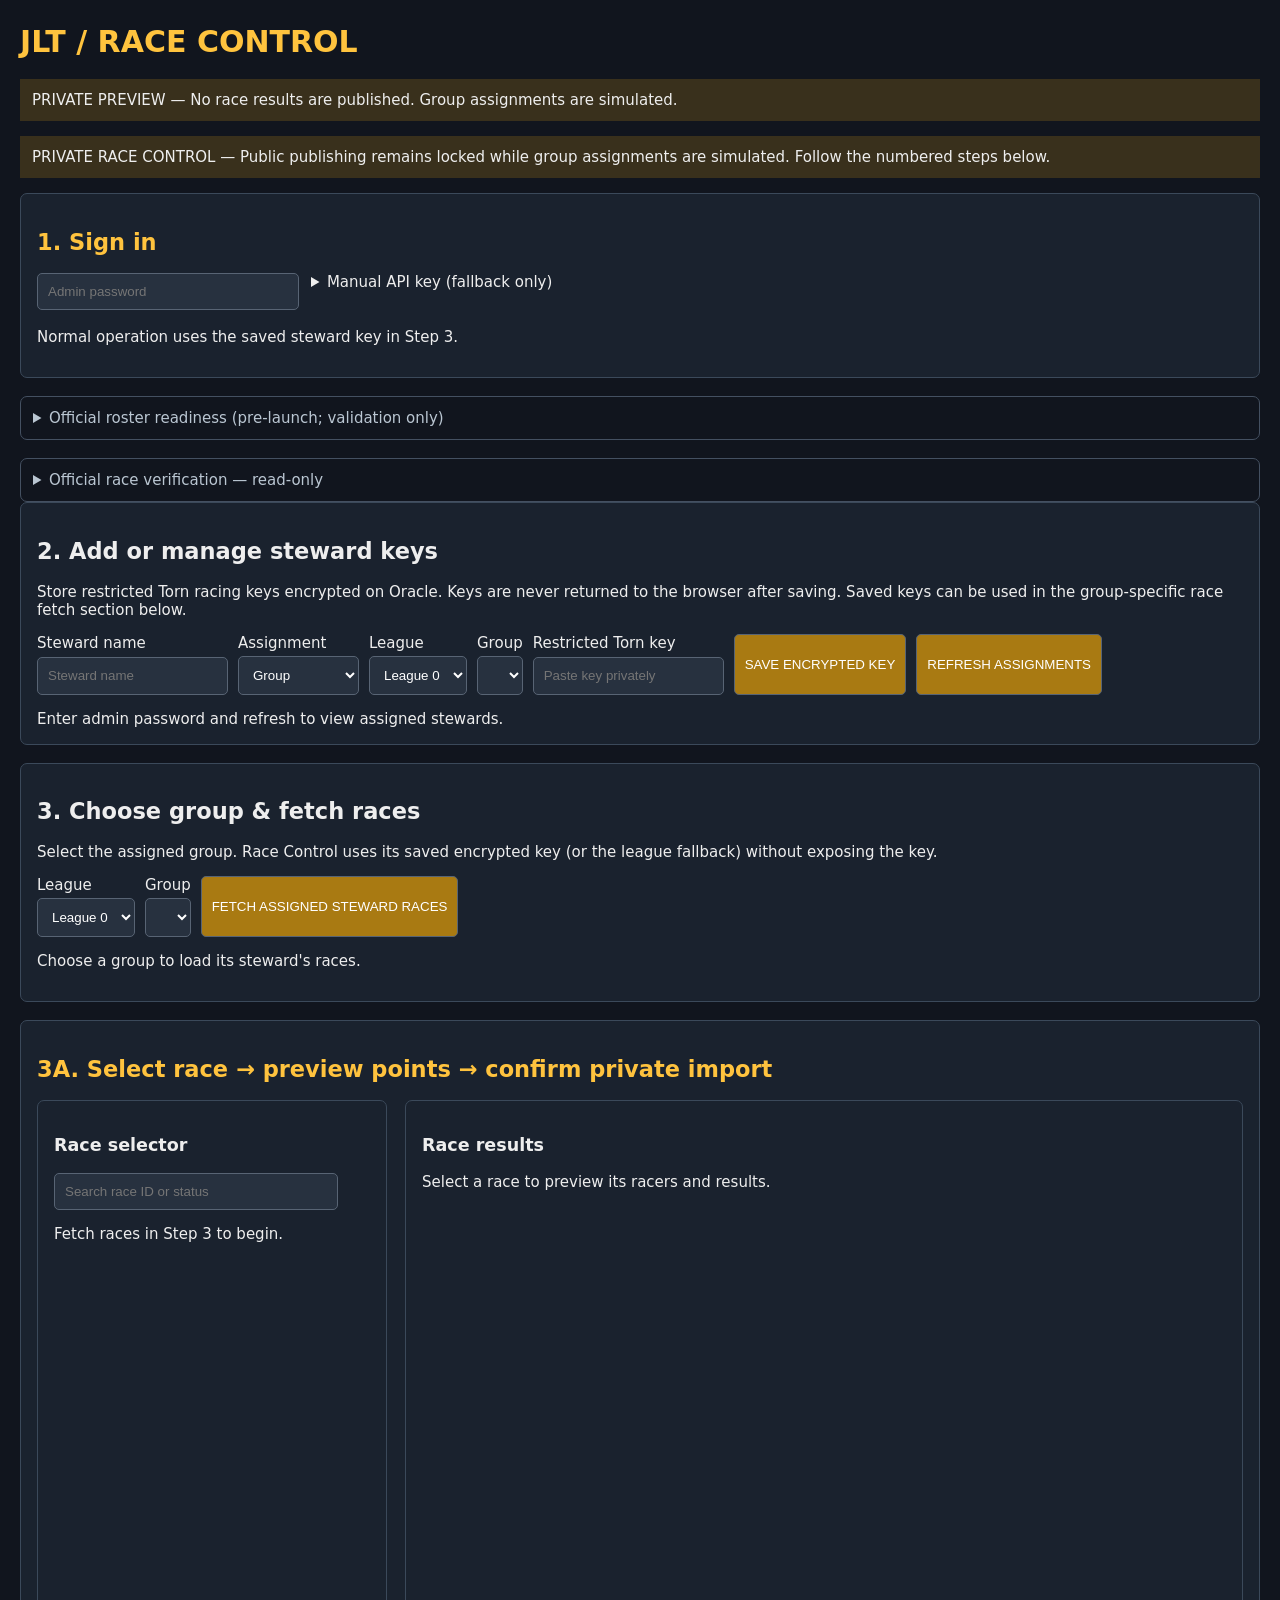
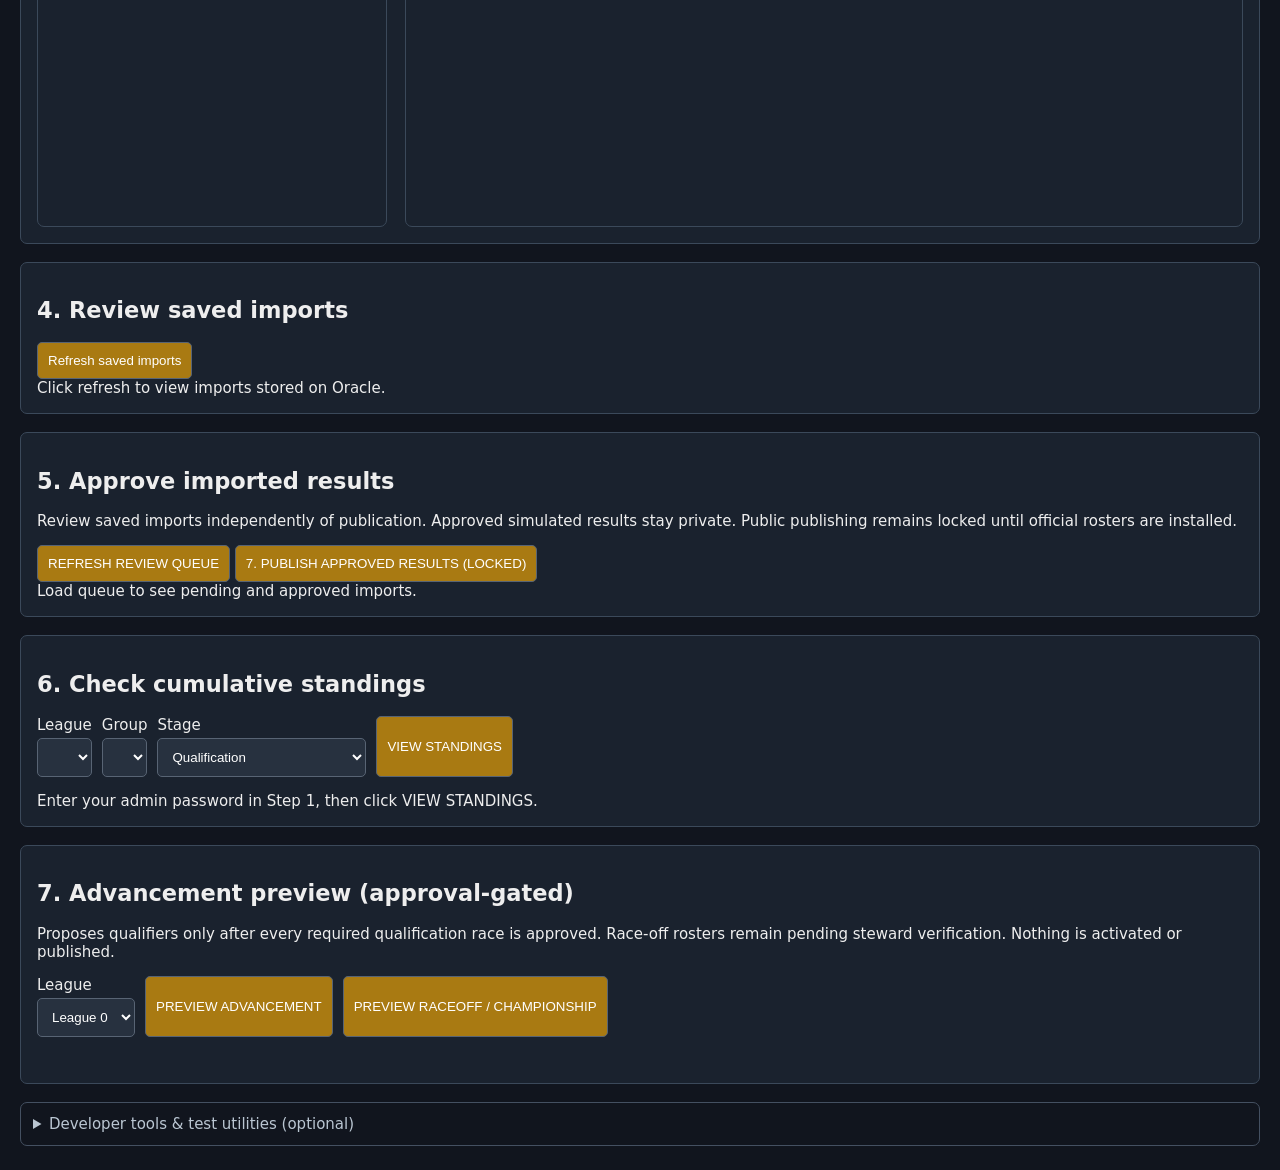
==== commit 6e8a24a9: "Add race-off and championship preview control to private dashboard" ====
--- a/race-control/dashboard.html
+++ b/race-control/dashboard.html
@@ -1,6 +1,6 @@
 <!doctype html><html lang="en"><meta charset="utf-8"><meta name="viewport" content="width=device-width,initial-scale=1"><title>JLT Race Control</title><style>
 body{background:#11151e;color:#eee;font:15px system-ui;margin:24px auto;max-width:1450px;padding:0 20px}h1{color:#ffc33e}input,select,button{padding:10px;background:#27313f;color:#fff;border:1px solid #586474;border-radius:5px}button{cursor:pointer;background:#a97a12}details.advanced{margin-top:18px;padding:12px;border:1px solid #445061;border-radius:7px;color:#bac6d2}details.advanced summary{cursor:pointer}.step{margin-bottom:18px}.step h2{color:#ffc33e}.login{display:flex;flex-wrap:wrap;gap:12px;margin:18px 0}.login input{min-width:240px}.columns{display:grid;grid-template-columns:350px 1fr;gap:18px}.panel{background:#1a222e;padding:16px;border:1px solid #3b495a;border-radius:7px;min-width:0}#races{height:65vh;overflow:auto}.race{display:block;width:100%;text-align:left;margin:5px 0;padding:12px;background:#253143}.race.active{border-color:#ffc33e}.race small{display:block;color:#bac6d2}.table{overflow:auto}table{border-collapse:collapse;width:100%;min-width:650px}th,td{border-bottom:1px solid #445061;padding:9px;text-align:left}th{color:#ffc33e}.notice{background:#39301c;padding:12px}.selectors{display:flex;flex-wrap:wrap;gap:10px;margin:15px 0}.selectors label{display:grid;gap:4px}a{color:#ffc33e}@media(max-width:850px){.columns{grid-template-columns:1fr}#races{height:300px}}
-</style><h1>JLT / RACE CONTROL</h1><p class="notice">PRIVATE PREVIEW — No race results are published. Group assignments are simulated.</p><p class="notice">PRIVATE RACE CONTROL — Public publishing remains locked while group assignments are simulated. Follow the numbered steps below.</p><section class="panel step"><h2>1. Sign in</h2><div class="login"><input id="pass" type="password" placeholder="Admin password" aria-label="Admin password"><details><summary>Manual API key (fallback only)</summary><input id="key" type="password" placeholder="Steward racing API key" aria-label="Steward API key"><button id="load">Fetch recent races manually</button></details></div><p>Normal operation uses the saved steward key in Step 3.</p><div id="feedback" role="alert"></div><p id="status"></p></section><details class="advanced"><summary>Official roster readiness (pre-launch; validation only)</summary><p>Check tournament stage rules and validate organizer-provided JSON groups. Validation never installs a roster or unlocks publication. Do not paste steward keys here.</p><button id="official-readiness">CHECK LEAGUE FORMATS</button> <label>Official groups JSON file <input type="file" id="official-roster-file" accept=".json,application/json"></label> <button id="official-roster-validate">VALIDATE FILE ONLY</button><p><label>Organizer source/reference <input id="official-roster-source" placeholder="Official steward/organizer roster reference" style="min-width:380px"></label></p><p><label>Type ACTIVATE VERIFIED JLT ROSTER <input id="official-roster-confirm" placeholder="Exact confirmation" style="min-width:380px"></label> <button id="official-roster-activate" disabled>ACTIVATE VERIFIED ROSTER</button></p><pre id="official-roster-report" style="white-space:pre-wrap;overflow:auto"></pre></details><details class="advanced"><summary>Official race verification — read-only</summary><p>Requires activated organizer roster and saved steward key. No imports, approvals or publishing.</p><div class="selectors"><label>Group ID<input id="verify-group" placeholder="L1-A"></label><label>Slot<select id="verify-slot"><option>Qualification 1</option><option>Qualification 2</option><option>Qualification 3</option><option>Qualification 4</option><option>Qualification 5</option><option>Qualification 6</option></select></label><label>Race ID<input id="verify-race" type="number" min="1"></label><button id="verify-run">VERIFY RACE</button><button id="verify-save" disabled>SAVE VERIFIED IMPORT</button><button id="verify-queue">REVIEW OFFICIAL IMPORTS</button><button id="verify-standings">APPROVED STANDINGS</button></div><div id="verify-output"></div><div id="verify-review-output"></div></details><section class="panel" style="margin-bottom:18px"><h2>2. Add or manage steward keys</h2><p>Store restricted Torn racing keys encrypted on Oracle. Keys are never returned to the browser after saving. Saved keys can be used in the group-specific race fetch section below.</p><div class="selectors"><label>Steward name<input id="steward-name" placeholder="Steward name"></label><label>Assignment<select id="steward-scope"><option value="group">Group</option><option value="league">Entire league</option></select></label><label>League<select id="steward-league"></select></label><label id="steward-group-wrap">Group<select id="steward-group"></select></label><label>Restricted Torn key<input id="steward-secret" type="password" autocomplete="off" placeholder="Paste key privately"></label><button id="steward-save">SAVE ENCRYPTED KEY</button><button id="steward-refresh">REFRESH ASSIGNMENTS</button></div><div id="steward-list">Enter admin password and refresh to view assigned stewards.</div></section><section class="panel" style="margin-bottom:18px"><h2>3. Choose group &amp; fetch races</h2><p>Select the assigned group. Race Control uses its saved encrypted key (or the league fallback) without exposing the key.</p><div class="selectors"><label>League<select id="fetch-league"></select></label><label>Group<select id="fetch-group"></select></label><button id="fetch-saved">FETCH ASSIGNED STEWARD RACES</button></div><p id="fetch-saved-status">Choose a group to load its steward's races.</p></section><section class="panel step"><h2>3A. Select race → preview points → confirm private import</h2><div class="columns"><section class="panel"><h3>Race selector</h3><input id="search" type="search" placeholder="Search race ID or status" style="width:90%"><p id="count"></p><div id="races">Fetch races in Step 3 to begin.</div></section><section class="panel"><h3>Race results</h3><div id="details">Select a race to preview its racers and results.</div></section></div></section><section class="panel" style="margin-bottom:18px"><h2>4. Review saved imports</h2><button id="refresh-imports">Refresh saved imports</button><div id="saved-imports" aria-live="polite">Click refresh to view imports stored on Oracle.</div></section><section class="panel" style="margin-bottom:18px"><h2>5. Approve imported results</h2><p>Review saved imports independently of publication. Approved simulated results stay private. Public publishing remains locked until official rosters are installed.</p><button id="queue-refresh">REFRESH REVIEW QUEUE</button> <button id="queue-publish" disabled>7. PUBLISH APPROVED RESULTS (LOCKED)</button><div id="queue-status">Load queue to see pending and approved imports.</div><div id="queue-items"></div></section><section class="panel" style="margin-bottom:18px"><h2>6. Check cumulative standings</h2><div class="selectors"><label>League<select id="stand-league"></select></label><label>Group<select id="stand-group"></select></label><label>Stage<select id="stand-stage"><option value="qualification">Qualification</option><option value="raceoff">Race-offs (points reset)</option><option value="championship">Championship (points reset)</option></select></label><button id="stand-load">VIEW STANDINGS</button></div><div id="stand-results">Load standings to see cumulative points for a simulated group.</div></section><section class="panel" style="margin-bottom:18px"><h2>7. Advancement preview (approval-gated)</h2><p>Proposes qualifiers only after every required qualification race is approved. Race-off rosters remain pending steward verification. Nothing is activated or published.</p><div class="selectors"><label>League<select id="advance-league"><option value="0">League 0</option><option value="1">League 1</option><option value="2">League 2</option><option value="3">League 3</option><option value="4">League 4</option><option value="5">League 5</option><option value="6">League 6</option></select></label><button id="advance-preview">PREVIEW ADVANCEMENT</button></div><pre id="advance-output" style="white-space:pre-wrap;overflow:auto"></pre></section><details class="advanced"><summary>Developer tools &amp; test utilities (optional)</summary><p>Not part of the normal workflow. No official results are published.</p><button id="test-storage">TEST STORAGE</button> <button id="test-import">TEST IMPORT SAVE / READ / CLEANUP</button> <button id="test-scoring">RUN DISPOSABLE 2-RACE TEST</button> <button id="test-official-workflow">RUN OFFICIAL WORKFLOW REHEARSAL</button> <button id="draft">DOWNLOAD TEST DRAFT</button> <button id="trigger-publish">RUN EMPTY GITHUB TEST PUBLISH</button><hr><h3>Pre-launch cleanup (backup first)</h3><p>Archive all simulated imports and their approvals before official racing. Steward keys are preserved. Requires typed confirmation.</p><button id="cleanup-preview">CHECK TEST DATA</button> <button id="cleanup-archive" disabled>ARCHIVE &amp; CLEAR TEST DATA</button><p id="cleanup-status">No cleanup performed.</p></details><script>
+</style><h1>JLT / RACE CONTROL</h1><p class="notice">PRIVATE PREVIEW — No race results are published. Group assignments are simulated.</p><p class="notice">PRIVATE RACE CONTROL — Public publishing remains locked while group assignments are simulated. Follow the numbered steps below.</p><section class="panel step"><h2>1. Sign in</h2><div class="login"><input id="pass" type="password" placeholder="Admin password" aria-label="Admin password"><details><summary>Manual API key (fallback only)</summary><input id="key" type="password" placeholder="Steward racing API key" aria-label="Steward API key"><button id="load">Fetch recent races manually</button></details></div><p>Normal operation uses the saved steward key in Step 3.</p><div id="feedback" role="alert"></div><p id="status"></p></section><details class="advanced"><summary>Official roster readiness (pre-launch; validation only)</summary><p>Check tournament stage rules and validate organizer-provided JSON groups. Validation never installs a roster or unlocks publication. Do not paste steward keys here.</p><button id="official-readiness">CHECK LEAGUE FORMATS</button> <label>Official groups JSON file <input type="file" id="official-roster-file" accept=".json,application/json"></label> <button id="official-roster-validate">VALIDATE FILE ONLY</button><p><label>Organizer source/reference <input id="official-roster-source" placeholder="Official steward/organizer roster reference" style="min-width:380px"></label></p><p><label>Type ACTIVATE VERIFIED JLT ROSTER <input id="official-roster-confirm" placeholder="Exact confirmation" style="min-width:380px"></label> <button id="official-roster-activate" disabled>ACTIVATE VERIFIED ROSTER</button></p><pre id="official-roster-report" style="white-space:pre-wrap;overflow:auto"></pre></details><details class="advanced"><summary>Official race verification — read-only</summary><p>Requires activated organizer roster and saved steward key. No imports, approvals or publishing.</p><div class="selectors"><label>Group ID<input id="verify-group" placeholder="L1-A"></label><label>Slot<select id="verify-slot"><option>Qualification 1</option><option>Qualification 2</option><option>Qualification 3</option><option>Qualification 4</option><option>Qualification 5</option><option>Qualification 6</option></select></label><label>Race ID<input id="verify-race" type="number" min="1"></label><button id="verify-run">VERIFY RACE</button><button id="verify-save" disabled>SAVE VERIFIED IMPORT</button><button id="verify-queue">REVIEW OFFICIAL IMPORTS</button><button id="verify-standings">APPROVED STANDINGS</button></div><div id="verify-output"></div><div id="verify-review-output"></div></details><section class="panel" style="margin-bottom:18px"><h2>2. Add or manage steward keys</h2><p>Store restricted Torn racing keys encrypted on Oracle. Keys are never returned to the browser after saving. Saved keys can be used in the group-specific race fetch section below.</p><div class="selectors"><label>Steward name<input id="steward-name" placeholder="Steward name"></label><label>Assignment<select id="steward-scope"><option value="group">Group</option><option value="league">Entire league</option></select></label><label>League<select id="steward-league"></select></label><label id="steward-group-wrap">Group<select id="steward-group"></select></label><label>Restricted Torn key<input id="steward-secret" type="password" autocomplete="off" placeholder="Paste key privately"></label><button id="steward-save">SAVE ENCRYPTED KEY</button><button id="steward-refresh">REFRESH ASSIGNMENTS</button></div><div id="steward-list">Enter admin password and refresh to view assigned stewards.</div></section><section class="panel" style="margin-bottom:18px"><h2>3. Choose group &amp; fetch races</h2><p>Select the assigned group. Race Control uses its saved encrypted key (or the league fallback) without exposing the key.</p><div class="selectors"><label>League<select id="fetch-league"></select></label><label>Group<select id="fetch-group"></select></label><button id="fetch-saved">FETCH ASSIGNED STEWARD RACES</button></div><p id="fetch-saved-status">Choose a group to load its steward's races.</p></section><section class="panel step"><h2>3A. Select race → preview points → confirm private import</h2><div class="columns"><section class="panel"><h3>Race selector</h3><input id="search" type="search" placeholder="Search race ID or status" style="width:90%"><p id="count"></p><div id="races">Fetch races in Step 3 to begin.</div></section><section class="panel"><h3>Race results</h3><div id="details">Select a race to preview its racers and results.</div></section></div></section><section class="panel" style="margin-bottom:18px"><h2>4. Review saved imports</h2><button id="refresh-imports">Refresh saved imports</button><div id="saved-imports" aria-live="polite">Click refresh to view imports stored on Oracle.</div></section><section class="panel" style="margin-bottom:18px"><h2>5. Approve imported results</h2><p>Review saved imports independently of publication. Approved simulated results stay private. Public publishing remains locked until official rosters are installed.</p><button id="queue-refresh">REFRESH REVIEW QUEUE</button> <button id="queue-publish" disabled>7. PUBLISH APPROVED RESULTS (LOCKED)</button><div id="queue-status">Load queue to see pending and approved imports.</div><div id="queue-items"></div></section><section class="panel" style="margin-bottom:18px"><h2>6. Check cumulative standings</h2><div class="selectors"><label>League<select id="stand-league"></select></label><label>Group<select id="stand-group"></select></label><label>Stage<select id="stand-stage"><option value="qualification">Qualification</option><option value="raceoff">Race-offs (points reset)</option><option value="championship">Championship (points reset)</option></select></label><button id="stand-load">VIEW STANDINGS</button></div><div id="stand-results">Load standings to see cumulative points for a simulated group.</div></section><section class="panel" style="margin-bottom:18px"><h2>7. Advancement preview (approval-gated)</h2><p>Proposes qualifiers only after every required qualification race is approved. Race-off rosters remain pending steward verification. Nothing is activated or published.</p><div class="selectors"><label>League<select id="advance-league"><option value="0">League 0</option><option value="1">League 1</option><option value="2">League 2</option><option value="3">League 3</option><option value="4">League 4</option><option value="5">League 5</option><option value="6">League 6</option></select></label><button id="advance-preview">PREVIEW ADVANCEMENT</button><button id="stage-preview">PREVIEW RACEOFF / CHAMPIONSHIP</button></div><pre id="advance-output" style="white-space:pre-wrap;overflow:auto"></pre></section><details class="advanced"><summary>Developer tools &amp; test utilities (optional)</summary><p>Not part of the normal workflow. No official results are published.</p><button id="test-storage">TEST STORAGE</button> <button id="test-import">TEST IMPORT SAVE / READ / CLEANUP</button> <button id="test-scoring">RUN DISPOSABLE 2-RACE TEST</button> <button id="test-official-workflow">RUN OFFICIAL WORKFLOW REHEARSAL</button> <button id="draft">DOWNLOAD TEST DRAFT</button> <button id="trigger-publish">RUN EMPTY GITHUB TEST PUBLISH</button><hr><h3>Pre-launch cleanup (backup first)</h3><p>Archive all simulated imports and their approvals before official racing. Steward keys are preserved. Requires typed confirmation.</p><button id="cleanup-preview">CHECK TEST DATA</button> <button id="cleanup-archive" disabled>ARCHIVE &amp; CLEAR TEST DATA</button><p id="cleanup-status">No cleanup performed.</p></details><script>
 const $=id=>document.getElementById(id),esc=v=>String(v??'—').replace(/[&<>"']/g,c=>({'&':'&amp;','<':'&lt;','>':'&gt;','"':'&quot;',"'":'&#39;'}[c]));
 let races=[],groups=[],selected=null,selectedRaceId=null,results=[],names=new Map(),validatedRoster=null;
 let lastOfficialPreview=null;
@@ -21,6 +21,7 @@
 $('verify-queue').onclick=async()=>{const out=$('verify-review-output');try{const d=await api('/api/official-review-queue',false);out.replaceChildren();if(!d.items.length){out.textContent='No official imports pending.';return}for(const item of d.items){const row=document.createElement('p');row.textContent='#'+item.raceId+' '+item.groupId+' '+item.slot+' — '+item.status+' ';const btn=document.createElement('button');btn.textContent=item.status==='approved'?'REVOKE':'APPROVE';btn.onclick=async()=>{if(!confirm(btn.textContent+' race #'+item.raceId+' privately?'))return;try{const r=await fetch('/api/official-review',{method:'POST',headers:{Authorization:'Basic '+btoa('admin:'+$('pass').value),'Content-Type':'application/json'},body:JSON.stringify({raceId:item.raceId,decision:item.status==='approved'?'revoke':'approve'})});const d=await r.json();if(!r.ok)throw Error(d.error||'Review failed');$('verify-queue').click()}catch(e){out.textContent=e.message}};row.append(btn);out.append(row)}}catch(e){out.textContent=e.message}};
 $('verify-standings').onclick=async()=>{const out=$('verify-review-output');try{const d=await api('/api/official-standings?group='+encodeURIComponent($('verify-group').value.trim()),false);out.innerHTML='<h3>APPROVED-ONLY PRIVATE STANDINGS</h3><div class="table"><table><tr><th>Rank</th><th>Racer</th><th>Points</th><th>Entered</th><th>Crashes</th></tr>'+d.standings.map(x=>'<tr><td>'+esc(x.rank)+'</td><td>'+esc(x.name)+'</td><td>'+esc(x.points)+'</td><td>'+esc(x.entered)+'</td><td>'+esc(x.crashes)+'</td></tr>').join('')+'</table></div>'}catch(e){out.textContent=e.message}};
 $('test-official-workflow').onclick=async()=>{const b=$('test-official-workflow');b.disabled=true;try{const r=await fetch('/api/test-official-workflow',{method:'POST',headers:{Authorization:'Basic '+btoa('admin:'+$('pass').value)}});const d=await r.json();if(!r.ok||!d.passed)throw Error(d.error||'Rehearsal failed');const failed=d.checks.filter(x=>!x.passed);notify('OFFICIAL WORKFLOW REHEARSAL PASSED: '+d.checks.length+' checks, '+failed.length+' failures. Isolated temporary files removed; no real imports changed.')}catch(e){notify('OFFICIAL REHEARSAL FAILED: '+e.message,true)}finally{b.disabled=false}};
+$('stage-preview').onclick=async()=>{const out=$('advance-output');out.textContent='Checking approved stage results…';try{const d=await api('/api/tournament-stages?league='+encodeURIComponent($('advance-league').value),false);out.textContent=JSON.stringify(d,null,2)}catch(e){out.textContent='STAGE PREVIEW BLOCKED: '+e.message}};
 $('advance-preview').onclick=async()=>{const out=$('advance-output');out.textContent='Checking approved qualification races…';try{const d=await api('/api/advancement-preview?league='+encodeURIComponent($('advance-league').value),false);out.textContent=JSON.stringify(d,null,2)}catch(e){out.textContent='ADVANCEMENT BLOCKED: '+e.message}};
 $('official-readiness').onclick=async()=>{try{const r=await fetch('/api/official-readiness',{headers:{Authorization:'Basic '+btoa('admin:'+$('pass').value)}});const d=await r.json();if(!r.ok)throw Error(d.error||'Failed');$('official-roster-report').textContent=JSON.stringify(d,null,2)}catch(e){$('official-roster-report').textContent=e.message}};
 $('official-roster-validate').onclick=async()=>{validatedRoster=null;$('official-roster-activate').disabled=true;try{const file=$('official-roster-file').files[0];if(!file)throw Error('Choose a JSON file first');if(file.size>2000000)throw Error('File exceeds 2MB');const data=JSON.parse(await file.text());const r=await fetch('/api/validate-roster',{method:'POST',headers:{Authorization:'Basic '+btoa('admin:'+$('pass').value),'Content-Type':'application/json'},body:JSON.stringify(data)});const d=await r.json();$('official-roster-report').textContent=JSON.stringify(d,null,2);if(r.ok&&d.valid){validatedRoster={groups:data.groups,expectedSha256:d.sha256};$('official-roster-activate').disabled=false}}catch(e){$('official-roster-report').textContent=e.message}};
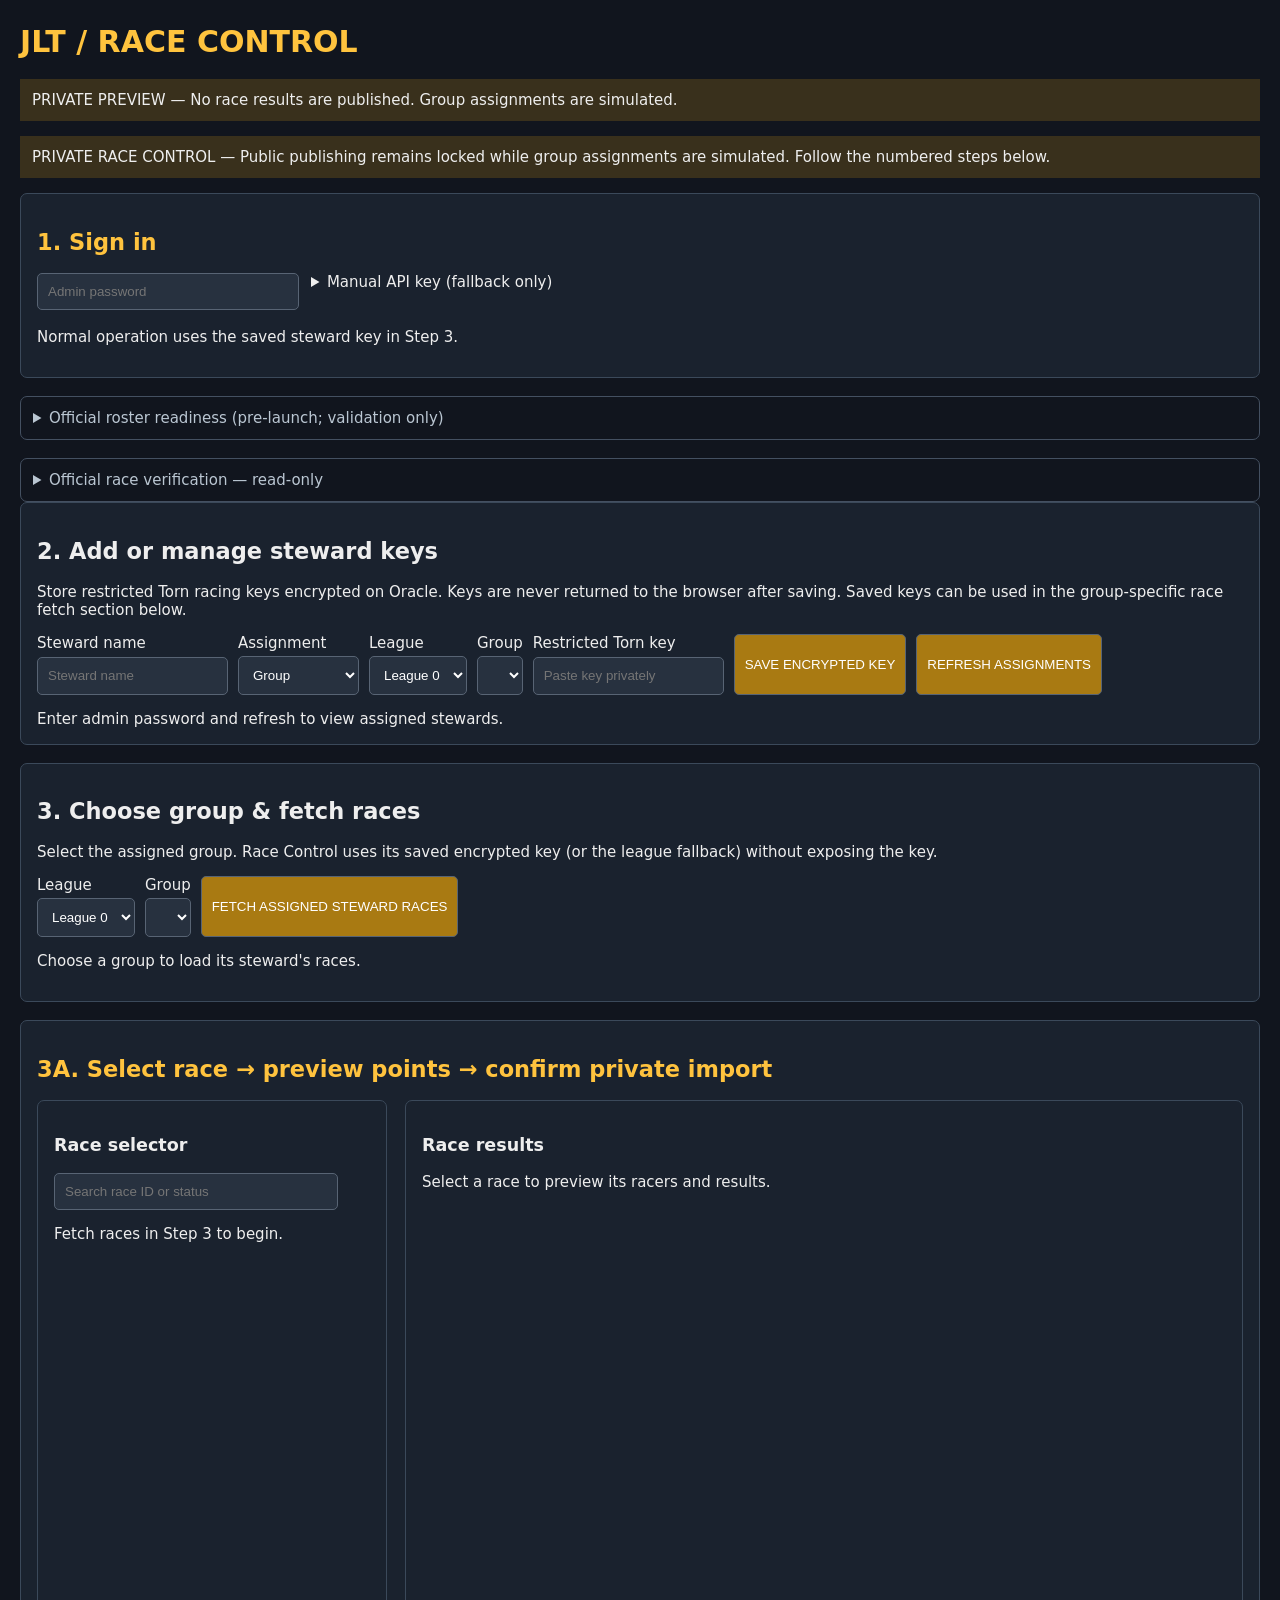
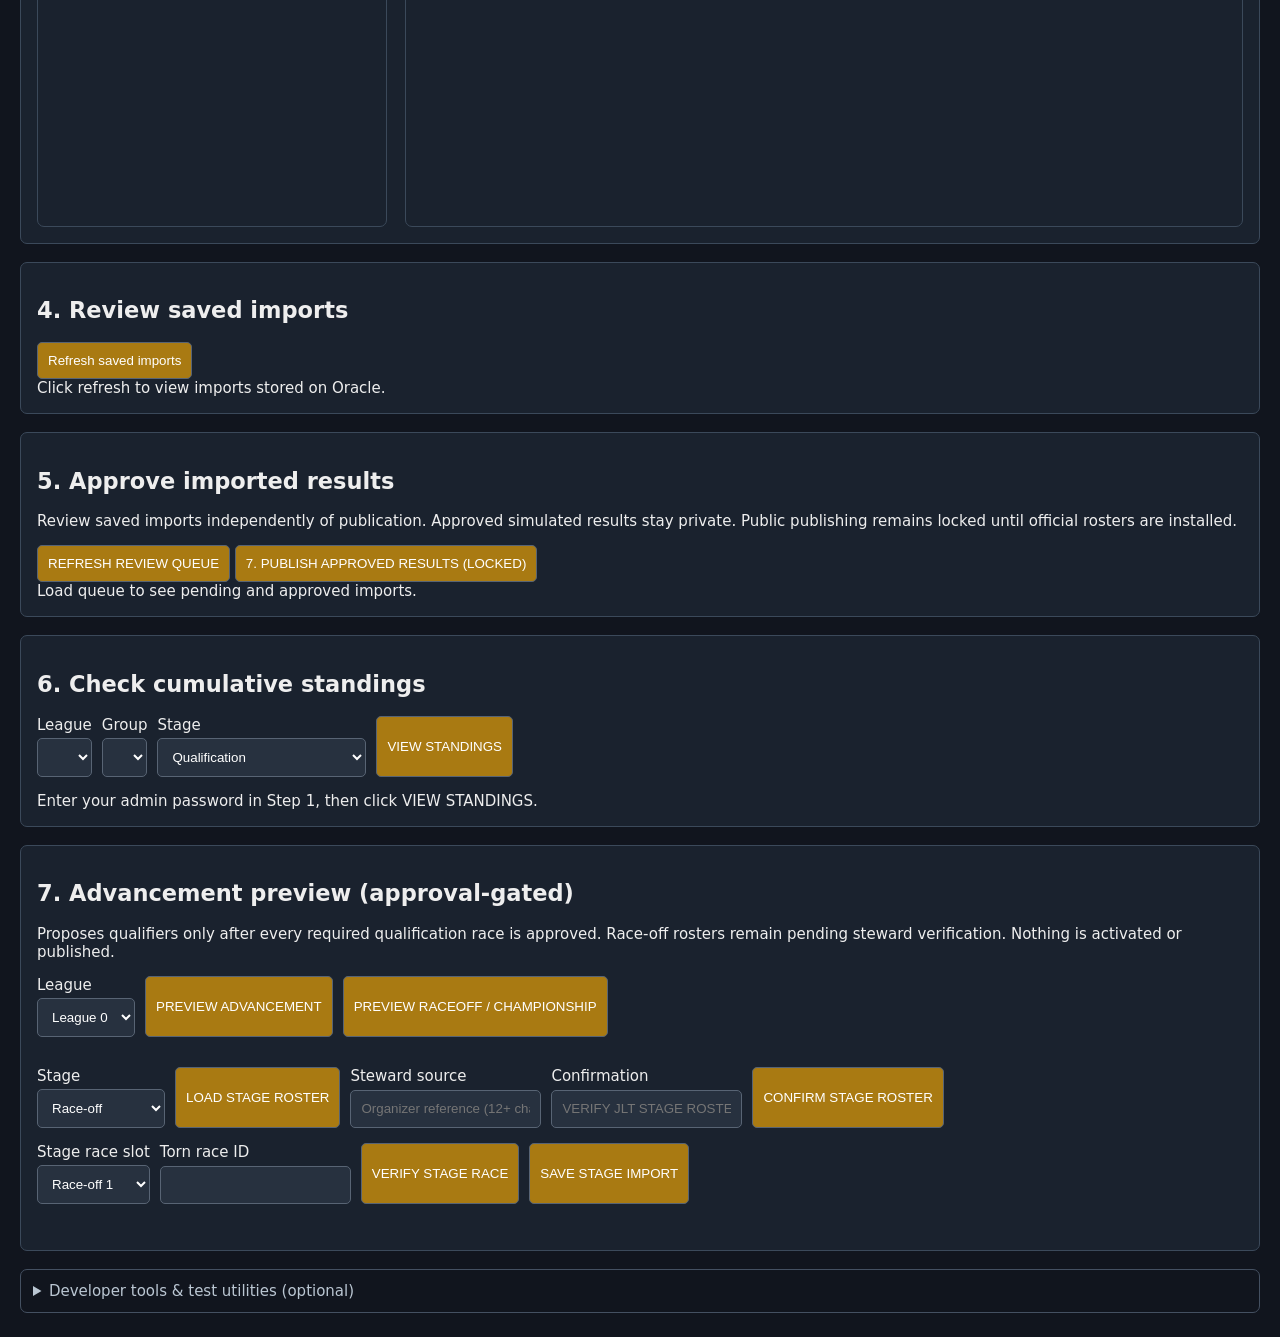
==== commit c40c505c: "Add steward stage roster confirmation and race-off/championship import controls" ====
--- a/race-control/dashboard.html
+++ b/race-control/dashboard.html
@@ -1,6 +1,6 @@
 <!doctype html><html lang="en"><meta charset="utf-8"><meta name="viewport" content="width=device-width,initial-scale=1"><title>JLT Race Control</title><style>
 body{background:#11151e;color:#eee;font:15px system-ui;margin:24px auto;max-width:1450px;padding:0 20px}h1{color:#ffc33e}input,select,button{padding:10px;background:#27313f;color:#fff;border:1px solid #586474;border-radius:5px}button{cursor:pointer;background:#a97a12}details.advanced{margin-top:18px;padding:12px;border:1px solid #445061;border-radius:7px;color:#bac6d2}details.advanced summary{cursor:pointer}.step{margin-bottom:18px}.step h2{color:#ffc33e}.login{display:flex;flex-wrap:wrap;gap:12px;margin:18px 0}.login input{min-width:240px}.columns{display:grid;grid-template-columns:350px 1fr;gap:18px}.panel{background:#1a222e;padding:16px;border:1px solid #3b495a;border-radius:7px;min-width:0}#races{height:65vh;overflow:auto}.race{display:block;width:100%;text-align:left;margin:5px 0;padding:12px;background:#253143}.race.active{border-color:#ffc33e}.race small{display:block;color:#bac6d2}.table{overflow:auto}table{border-collapse:collapse;width:100%;min-width:650px}th,td{border-bottom:1px solid #445061;padding:9px;text-align:left}th{color:#ffc33e}.notice{background:#39301c;padding:12px}.selectors{display:flex;flex-wrap:wrap;gap:10px;margin:15px 0}.selectors label{display:grid;gap:4px}a{color:#ffc33e}@media(max-width:850px){.columns{grid-template-columns:1fr}#races{height:300px}}
-</style><h1>JLT / RACE CONTROL</h1><p class="notice">PRIVATE PREVIEW — No race results are published. Group assignments are simulated.</p><p class="notice">PRIVATE RACE CONTROL — Public publishing remains locked while group assignments are simulated. Follow the numbered steps below.</p><section class="panel step"><h2>1. Sign in</h2><div class="login"><input id="pass" type="password" placeholder="Admin password" aria-label="Admin password"><details><summary>Manual API key (fallback only)</summary><input id="key" type="password" placeholder="Steward racing API key" aria-label="Steward API key"><button id="load">Fetch recent races manually</button></details></div><p>Normal operation uses the saved steward key in Step 3.</p><div id="feedback" role="alert"></div><p id="status"></p></section><details class="advanced"><summary>Official roster readiness (pre-launch; validation only)</summary><p>Check tournament stage rules and validate organizer-provided JSON groups. Validation never installs a roster or unlocks publication. Do not paste steward keys here.</p><button id="official-readiness">CHECK LEAGUE FORMATS</button> <label>Official groups JSON file <input type="file" id="official-roster-file" accept=".json,application/json"></label> <button id="official-roster-validate">VALIDATE FILE ONLY</button><p><label>Organizer source/reference <input id="official-roster-source" placeholder="Official steward/organizer roster reference" style="min-width:380px"></label></p><p><label>Type ACTIVATE VERIFIED JLT ROSTER <input id="official-roster-confirm" placeholder="Exact confirmation" style="min-width:380px"></label> <button id="official-roster-activate" disabled>ACTIVATE VERIFIED ROSTER</button></p><pre id="official-roster-report" style="white-space:pre-wrap;overflow:auto"></pre></details><details class="advanced"><summary>Official race verification — read-only</summary><p>Requires activated organizer roster and saved steward key. No imports, approvals or publishing.</p><div class="selectors"><label>Group ID<input id="verify-group" placeholder="L1-A"></label><label>Slot<select id="verify-slot"><option>Qualification 1</option><option>Qualification 2</option><option>Qualification 3</option><option>Qualification 4</option><option>Qualification 5</option><option>Qualification 6</option></select></label><label>Race ID<input id="verify-race" type="number" min="1"></label><button id="verify-run">VERIFY RACE</button><button id="verify-save" disabled>SAVE VERIFIED IMPORT</button><button id="verify-queue">REVIEW OFFICIAL IMPORTS</button><button id="verify-standings">APPROVED STANDINGS</button></div><div id="verify-output"></div><div id="verify-review-output"></div></details><section class="panel" style="margin-bottom:18px"><h2>2. Add or manage steward keys</h2><p>Store restricted Torn racing keys encrypted on Oracle. Keys are never returned to the browser after saving. Saved keys can be used in the group-specific race fetch section below.</p><div class="selectors"><label>Steward name<input id="steward-name" placeholder="Steward name"></label><label>Assignment<select id="steward-scope"><option value="group">Group</option><option value="league">Entire league</option></select></label><label>League<select id="steward-league"></select></label><label id="steward-group-wrap">Group<select id="steward-group"></select></label><label>Restricted Torn key<input id="steward-secret" type="password" autocomplete="off" placeholder="Paste key privately"></label><button id="steward-save">SAVE ENCRYPTED KEY</button><button id="steward-refresh">REFRESH ASSIGNMENTS</button></div><div id="steward-list">Enter admin password and refresh to view assigned stewards.</div></section><section class="panel" style="margin-bottom:18px"><h2>3. Choose group &amp; fetch races</h2><p>Select the assigned group. Race Control uses its saved encrypted key (or the league fallback) without exposing the key.</p><div class="selectors"><label>League<select id="fetch-league"></select></label><label>Group<select id="fetch-group"></select></label><button id="fetch-saved">FETCH ASSIGNED STEWARD RACES</button></div><p id="fetch-saved-status">Choose a group to load its steward's races.</p></section><section class="panel step"><h2>3A. Select race → preview points → confirm private import</h2><div class="columns"><section class="panel"><h3>Race selector</h3><input id="search" type="search" placeholder="Search race ID or status" style="width:90%"><p id="count"></p><div id="races">Fetch races in Step 3 to begin.</div></section><section class="panel"><h3>Race results</h3><div id="details">Select a race to preview its racers and results.</div></section></div></section><section class="panel" style="margin-bottom:18px"><h2>4. Review saved imports</h2><button id="refresh-imports">Refresh saved imports</button><div id="saved-imports" aria-live="polite">Click refresh to view imports stored on Oracle.</div></section><section class="panel" style="margin-bottom:18px"><h2>5. Approve imported results</h2><p>Review saved imports independently of publication. Approved simulated results stay private. Public publishing remains locked until official rosters are installed.</p><button id="queue-refresh">REFRESH REVIEW QUEUE</button> <button id="queue-publish" disabled>7. PUBLISH APPROVED RESULTS (LOCKED)</button><div id="queue-status">Load queue to see pending and approved imports.</div><div id="queue-items"></div></section><section class="panel" style="margin-bottom:18px"><h2>6. Check cumulative standings</h2><div class="selectors"><label>League<select id="stand-league"></select></label><label>Group<select id="stand-group"></select></label><label>Stage<select id="stand-stage"><option value="qualification">Qualification</option><option value="raceoff">Race-offs (points reset)</option><option value="championship">Championship (points reset)</option></select></label><button id="stand-load">VIEW STANDINGS</button></div><div id="stand-results">Load standings to see cumulative points for a simulated group.</div></section><section class="panel" style="margin-bottom:18px"><h2>7. Advancement preview (approval-gated)</h2><p>Proposes qualifiers only after every required qualification race is approved. Race-off rosters remain pending steward verification. Nothing is activated or published.</p><div class="selectors"><label>League<select id="advance-league"><option value="0">League 0</option><option value="1">League 1</option><option value="2">League 2</option><option value="3">League 3</option><option value="4">League 4</option><option value="5">League 5</option><option value="6">League 6</option></select></label><button id="advance-preview">PREVIEW ADVANCEMENT</button><button id="stage-preview">PREVIEW RACEOFF / CHAMPIONSHIP</button></div><pre id="advance-output" style="white-space:pre-wrap;overflow:auto"></pre></section><details class="advanced"><summary>Developer tools &amp; test utilities (optional)</summary><p>Not part of the normal workflow. No official results are published.</p><button id="test-storage">TEST STORAGE</button> <button id="test-import">TEST IMPORT SAVE / READ / CLEANUP</button> <button id="test-scoring">RUN DISPOSABLE 2-RACE TEST</button> <button id="test-official-workflow">RUN OFFICIAL WORKFLOW REHEARSAL</button> <button id="draft">DOWNLOAD TEST DRAFT</button> <button id="trigger-publish">RUN EMPTY GITHUB TEST PUBLISH</button><hr><h3>Pre-launch cleanup (backup first)</h3><p>Archive all simulated imports and their approvals before official racing. Steward keys are preserved. Requires typed confirmation.</p><button id="cleanup-preview">CHECK TEST DATA</button> <button id="cleanup-archive" disabled>ARCHIVE &amp; CLEAR TEST DATA</button><p id="cleanup-status">No cleanup performed.</p></details><script>
+</style><h1>JLT / RACE CONTROL</h1><p class="notice">PRIVATE PREVIEW — No race results are published. Group assignments are simulated.</p><p class="notice">PRIVATE RACE CONTROL — Public publishing remains locked while group assignments are simulated. Follow the numbered steps below.</p><section class="panel step"><h2>1. Sign in</h2><div class="login"><input id="pass" type="password" placeholder="Admin password" aria-label="Admin password"><details><summary>Manual API key (fallback only)</summary><input id="key" type="password" placeholder="Steward racing API key" aria-label="Steward API key"><button id="load">Fetch recent races manually</button></details></div><p>Normal operation uses the saved steward key in Step 3.</p><div id="feedback" role="alert"></div><p id="status"></p></section><details class="advanced"><summary>Official roster readiness (pre-launch; validation only)</summary><p>Check tournament stage rules and validate organizer-provided JSON groups. Validation never installs a roster or unlocks publication. Do not paste steward keys here.</p><button id="official-readiness">CHECK LEAGUE FORMATS</button> <label>Official groups JSON file <input type="file" id="official-roster-file" accept=".json,application/json"></label> <button id="official-roster-validate">VALIDATE FILE ONLY</button><p><label>Organizer source/reference <input id="official-roster-source" placeholder="Official steward/organizer roster reference" style="min-width:380px"></label></p><p><label>Type ACTIVATE VERIFIED JLT ROSTER <input id="official-roster-confirm" placeholder="Exact confirmation" style="min-width:380px"></label> <button id="official-roster-activate" disabled>ACTIVATE VERIFIED ROSTER</button></p><pre id="official-roster-report" style="white-space:pre-wrap;overflow:auto"></pre></details><details class="advanced"><summary>Official race verification — read-only</summary><p>Requires activated organizer roster and saved steward key. No imports, approvals or publishing.</p><div class="selectors"><label>Group ID<input id="verify-group" placeholder="L1-A"></label><label>Slot<select id="verify-slot"><option>Qualification 1</option><option>Qualification 2</option><option>Qualification 3</option><option>Qualification 4</option><option>Qualification 5</option><option>Qualification 6</option></select></label><label>Race ID<input id="verify-race" type="number" min="1"></label><button id="verify-run">VERIFY RACE</button><button id="verify-save" disabled>SAVE VERIFIED IMPORT</button><button id="verify-queue">REVIEW OFFICIAL IMPORTS</button><button id="verify-standings">APPROVED STANDINGS</button></div><div id="verify-output"></div><div id="verify-review-output"></div></details><section class="panel" style="margin-bottom:18px"><h2>2. Add or manage steward keys</h2><p>Store restricted Torn racing keys encrypted on Oracle. Keys are never returned to the browser after saving. Saved keys can be used in the group-specific race fetch section below.</p><div class="selectors"><label>Steward name<input id="steward-name" placeholder="Steward name"></label><label>Assignment<select id="steward-scope"><option value="group">Group</option><option value="league">Entire league</option></select></label><label>League<select id="steward-league"></select></label><label id="steward-group-wrap">Group<select id="steward-group"></select></label><label>Restricted Torn key<input id="steward-secret" type="password" autocomplete="off" placeholder="Paste key privately"></label><button id="steward-save">SAVE ENCRYPTED KEY</button><button id="steward-refresh">REFRESH ASSIGNMENTS</button></div><div id="steward-list">Enter admin password and refresh to view assigned stewards.</div></section><section class="panel" style="margin-bottom:18px"><h2>3. Choose group &amp; fetch races</h2><p>Select the assigned group. Race Control uses its saved encrypted key (or the league fallback) without exposing the key.</p><div class="selectors"><label>League<select id="fetch-league"></select></label><label>Group<select id="fetch-group"></select></label><button id="fetch-saved">FETCH ASSIGNED STEWARD RACES</button></div><p id="fetch-saved-status">Choose a group to load its steward's races.</p></section><section class="panel step"><h2>3A. Select race → preview points → confirm private import</h2><div class="columns"><section class="panel"><h3>Race selector</h3><input id="search" type="search" placeholder="Search race ID or status" style="width:90%"><p id="count"></p><div id="races">Fetch races in Step 3 to begin.</div></section><section class="panel"><h3>Race results</h3><div id="details">Select a race to preview its racers and results.</div></section></div></section><section class="panel" style="margin-bottom:18px"><h2>4. Review saved imports</h2><button id="refresh-imports">Refresh saved imports</button><div id="saved-imports" aria-live="polite">Click refresh to view imports stored on Oracle.</div></section><section class="panel" style="margin-bottom:18px"><h2>5. Approve imported results</h2><p>Review saved imports independently of publication. Approved simulated results stay private. Public publishing remains locked until official rosters are installed.</p><button id="queue-refresh">REFRESH REVIEW QUEUE</button> <button id="queue-publish" disabled>7. PUBLISH APPROVED RESULTS (LOCKED)</button><div id="queue-status">Load queue to see pending and approved imports.</div><div id="queue-items"></div></section><section class="panel" style="margin-bottom:18px"><h2>6. Check cumulative standings</h2><div class="selectors"><label>League<select id="stand-league"></select></label><label>Group<select id="stand-group"></select></label><label>Stage<select id="stand-stage"><option value="qualification">Qualification</option><option value="raceoff">Race-offs (points reset)</option><option value="championship">Championship (points reset)</option></select></label><button id="stand-load">VIEW STANDINGS</button></div><div id="stand-results">Load standings to see cumulative points for a simulated group.</div></section><section class="panel" style="margin-bottom:18px"><h2>7. Advancement preview (approval-gated)</h2><p>Proposes qualifiers only after every required qualification race is approved. Race-off rosters remain pending steward verification. Nothing is activated or published.</p><div class="selectors"><label>League<select id="advance-league"><option value="0">League 0</option><option value="1">League 1</option><option value="2">League 2</option><option value="3">League 3</option><option value="4">League 4</option><option value="5">League 5</option><option value="6">League 6</option></select></label><button id="advance-preview">PREVIEW ADVANCEMENT</button><button id="stage-preview">PREVIEW RACEOFF / CHAMPIONSHIP</button></div><pre id="advance-output" style="white-space:pre-wrap;overflow:auto"></pre><div class="selectors"><label>Stage<select id="stage-kind"><option value="raceoff">Race-off</option><option value="championship">Championship</option></select></label><button id="stage-proposal">LOAD STAGE ROSTER</button><label>Steward source<input id="stage-source" placeholder="Organizer reference (12+ characters)"></label><label>Confirmation<input id="stage-confirm" placeholder="VERIFY JLT STAGE ROSTER"></label><button id="stage-confirm-btn" disabled>CONFIRM STAGE ROSTER</button></div><div class="selectors"><label>Stage race slot<select id="stage-slot"></select></label><label>Torn race ID<input id="stage-race-id" type="number" min="1"></label><button id="stage-race-verify">VERIFY STAGE RACE</button><button id="stage-race-save" disabled>SAVE STAGE IMPORT</button></div><pre id="stage-roster-output" style="white-space:pre-wrap;overflow:auto"></pre></section><details class="advanced"><summary>Developer tools &amp; test utilities (optional)</summary><p>Not part of the normal workflow. No official results are published.</p><button id="test-storage">TEST STORAGE</button> <button id="test-import">TEST IMPORT SAVE / READ / CLEANUP</button> <button id="test-scoring">RUN DISPOSABLE 2-RACE TEST</button> <button id="test-official-workflow">RUN OFFICIAL WORKFLOW REHEARSAL</button> <button id="draft">DOWNLOAD TEST DRAFT</button> <button id="trigger-publish">RUN EMPTY GITHUB TEST PUBLISH</button><hr><h3>Pre-launch cleanup (backup first)</h3><p>Archive all simulated imports and their approvals before official racing. Steward keys are preserved. Requires typed confirmation.</p><button id="cleanup-preview">CHECK TEST DATA</button> <button id="cleanup-archive" disabled>ARCHIVE &amp; CLEAR TEST DATA</button><p id="cleanup-status">No cleanup performed.</p></details><script>
 const $=id=>document.getElementById(id),esc=v=>String(v??'—').replace(/[&<>"']/g,c=>({'&':'&amp;','<':'&lt;','>':'&gt;','"':'&quot;',"'":'&#39;'}[c]));
 let races=[],groups=[],selected=null,selectedRaceId=null,results=[],names=new Map(),validatedRoster=null;
 let lastOfficialPreview=null;
@@ -21,6 +21,14 @@
 $('verify-queue').onclick=async()=>{const out=$('verify-review-output');try{const d=await api('/api/official-review-queue',false);out.replaceChildren();if(!d.items.length){out.textContent='No official imports pending.';return}for(const item of d.items){const row=document.createElement('p');row.textContent='#'+item.raceId+' '+item.groupId+' '+item.slot+' — '+item.status+' ';const btn=document.createElement('button');btn.textContent=item.status==='approved'?'REVOKE':'APPROVE';btn.onclick=async()=>{if(!confirm(btn.textContent+' race #'+item.raceId+' privately?'))return;try{const r=await fetch('/api/official-review',{method:'POST',headers:{Authorization:'Basic '+btoa('admin:'+$('pass').value),'Content-Type':'application/json'},body:JSON.stringify({raceId:item.raceId,decision:item.status==='approved'?'revoke':'approve'})});const d=await r.json();if(!r.ok)throw Error(d.error||'Review failed');$('verify-queue').click()}catch(e){out.textContent=e.message}};row.append(btn);out.append(row)}}catch(e){out.textContent=e.message}};
 $('verify-standings').onclick=async()=>{const out=$('verify-review-output');try{const d=await api('/api/official-standings?group='+encodeURIComponent($('verify-group').value.trim()),false);out.innerHTML='<h3>APPROVED-ONLY PRIVATE STANDINGS</h3><div class="table"><table><tr><th>Rank</th><th>Racer</th><th>Points</th><th>Entered</th><th>Crashes</th></tr>'+d.standings.map(x=>'<tr><td>'+esc(x.rank)+'</td><td>'+esc(x.name)+'</td><td>'+esc(x.points)+'</td><td>'+esc(x.entered)+'</td><td>'+esc(x.crashes)+'</td></tr>').join('')+'</table></div>'}catch(e){out.textContent=e.message}};
 $('test-official-workflow').onclick=async()=>{const b=$('test-official-workflow');b.disabled=true;try{const r=await fetch('/api/test-official-workflow',{method:'POST',headers:{Authorization:'Basic '+btoa('admin:'+$('pass').value)}});const d=await r.json();if(!r.ok||!d.passed)throw Error(d.error||'Rehearsal failed');const failed=d.checks.filter(x=>!x.passed);notify('OFFICIAL WORKFLOW REHEARSAL PASSED: '+d.checks.length+' checks, '+failed.length+' failures. Isolated temporary files removed; no real imports changed.')}catch(e){notify('OFFICIAL REHEARSAL FAILED: '+e.message,true)}finally{b.disabled=false}};
+let stageProposal=null,stageRace=null;
+function stageSlots(){const stage=$('stage-kind').value;$('stage-slot').replaceChildren();for(let i=1;i<=(stage==='raceoff'?2:7);i++){const o=document.createElement('option');o.textContent=(stage==='raceoff'?'Race-off ':'Championship ')+i;$('stage-slot').append(o)}}
+$('stage-kind').onchange=()=>{stageProposal=null;stageRace=null;$('stage-confirm-btn').disabled=true;$('stage-race-save').disabled=true;stageSlots()};stageSlots();
+$('stage-proposal').onclick=async()=>{const out=$('stage-roster-output');stageProposal=null;$('stage-confirm-btn').disabled=true;try{const d=await api('/api/stage-roster-proposal?league='+encodeURIComponent($('advance-league').value)+'&stage='+encodeURIComponent($('stage-kind').value),false);stageProposal=d;$('stage-confirm-btn').disabled=d.confirmed;out.textContent=JSON.stringify(d,null,2)}catch(e){out.textContent='PROPOSAL BLOCKED: '+e.message}};
+$('stage-confirm-btn').onclick=async()=>{const out=$('stage-roster-output');try{if(!stageProposal)throw Error('Load proposal first');if(!confirm('Confirm this derived roster against the steward source?'))return;const r=await fetch('/api/stage-roster-confirm',{method:'POST',headers:{Authorization:'Basic '+btoa('admin:'+$('pass').value),'Content-Type':'application/json'},body:JSON.stringify({league:Number($('advance-league').value),stage:$('stage-kind').value,digest:stageProposal.digest,confirmation:$('stage-confirm').value,source:$('stage-source').value})});const d=await r.json();if(!r.ok)throw Error(d.error||'Confirmation failed');out.textContent=JSON.stringify(d,null,2);$('stage-confirm-btn').disabled=true}catch(e){out.textContent='CONFIRMATION BLOCKED: '+e.message}};
+async function stageRaceRequest(save){const out=$('stage-roster-output');const raceId=Number($('stage-race-id').value);if(!Number.isSafeInteger(raceId)||raceId<1)throw Error('Valid race ID required');const r=await fetch('/api/stage-race-preview',{method:'POST',headers:{Authorization:'Basic '+btoa('admin:'+$('pass').value),'Content-Type':'application/json'},body:JSON.stringify({league:Number($('advance-league').value),stage:$('stage-kind').value,slot:$('stage-slot').value,raceId,...(save?{confirm:'SAVE VERIFIED PRIVATE IMPORT'}:{})})});const d=await r.json();if(!r.ok)throw Error(d.error||'Race verification failed');out.textContent=JSON.stringify(d,null,2);return d}
+$('stage-race-verify').onclick=async()=>{stageRace=null;$('stage-race-save').disabled=true;try{const d=await stageRaceRequest(false);stageRace={raceId:d.preview.raceId,slot:d.preview.slot,league:$('advance-league').value,stage:$('stage-kind').value};$('stage-race-save').disabled=false}catch(e){$('stage-roster-output').textContent='RACE BLOCKED: '+e.message}};
+$('stage-race-save').onclick=async()=>{try{if(!stageRace||String(stageRace.raceId)!==$('stage-race-id').value||stageRace.slot!==$('stage-slot').value||stageRace.league!==$('advance-league').value||stageRace.stage!==$('stage-kind').value)throw Error('Race selection changed; verify again');if(!confirm('Save this stage race privately as pending?'))return;await stageRaceRequest(true);$('stage-race-save').disabled=true;stageRace=null}catch(e){$('stage-roster-output').textContent='SAVE BLOCKED: '+e.message}};
 $('stage-preview').onclick=async()=>{const out=$('advance-output');out.textContent='Checking approved stage results…';try{const d=await api('/api/tournament-stages?league='+encodeURIComponent($('advance-league').value),false);out.textContent=JSON.stringify(d,null,2)}catch(e){out.textContent='STAGE PREVIEW BLOCKED: '+e.message}};
 $('advance-preview').onclick=async()=>{const out=$('advance-output');out.textContent='Checking approved qualification races…';try{const d=await api('/api/advancement-preview?league='+encodeURIComponent($('advance-league').value),false);out.textContent=JSON.stringify(d,null,2)}catch(e){out.textContent='ADVANCEMENT BLOCKED: '+e.message}};
 $('official-readiness').onclick=async()=>{try{const r=await fetch('/api/official-readiness',{headers:{Authorization:'Basic '+btoa('admin:'+$('pass').value)}});const d=await r.json();if(!r.ok)throw Error(d.error||'Failed');$('official-roster-report').textContent=JSON.stringify(d,null,2)}catch(e){$('official-roster-report').textContent=e.message}};
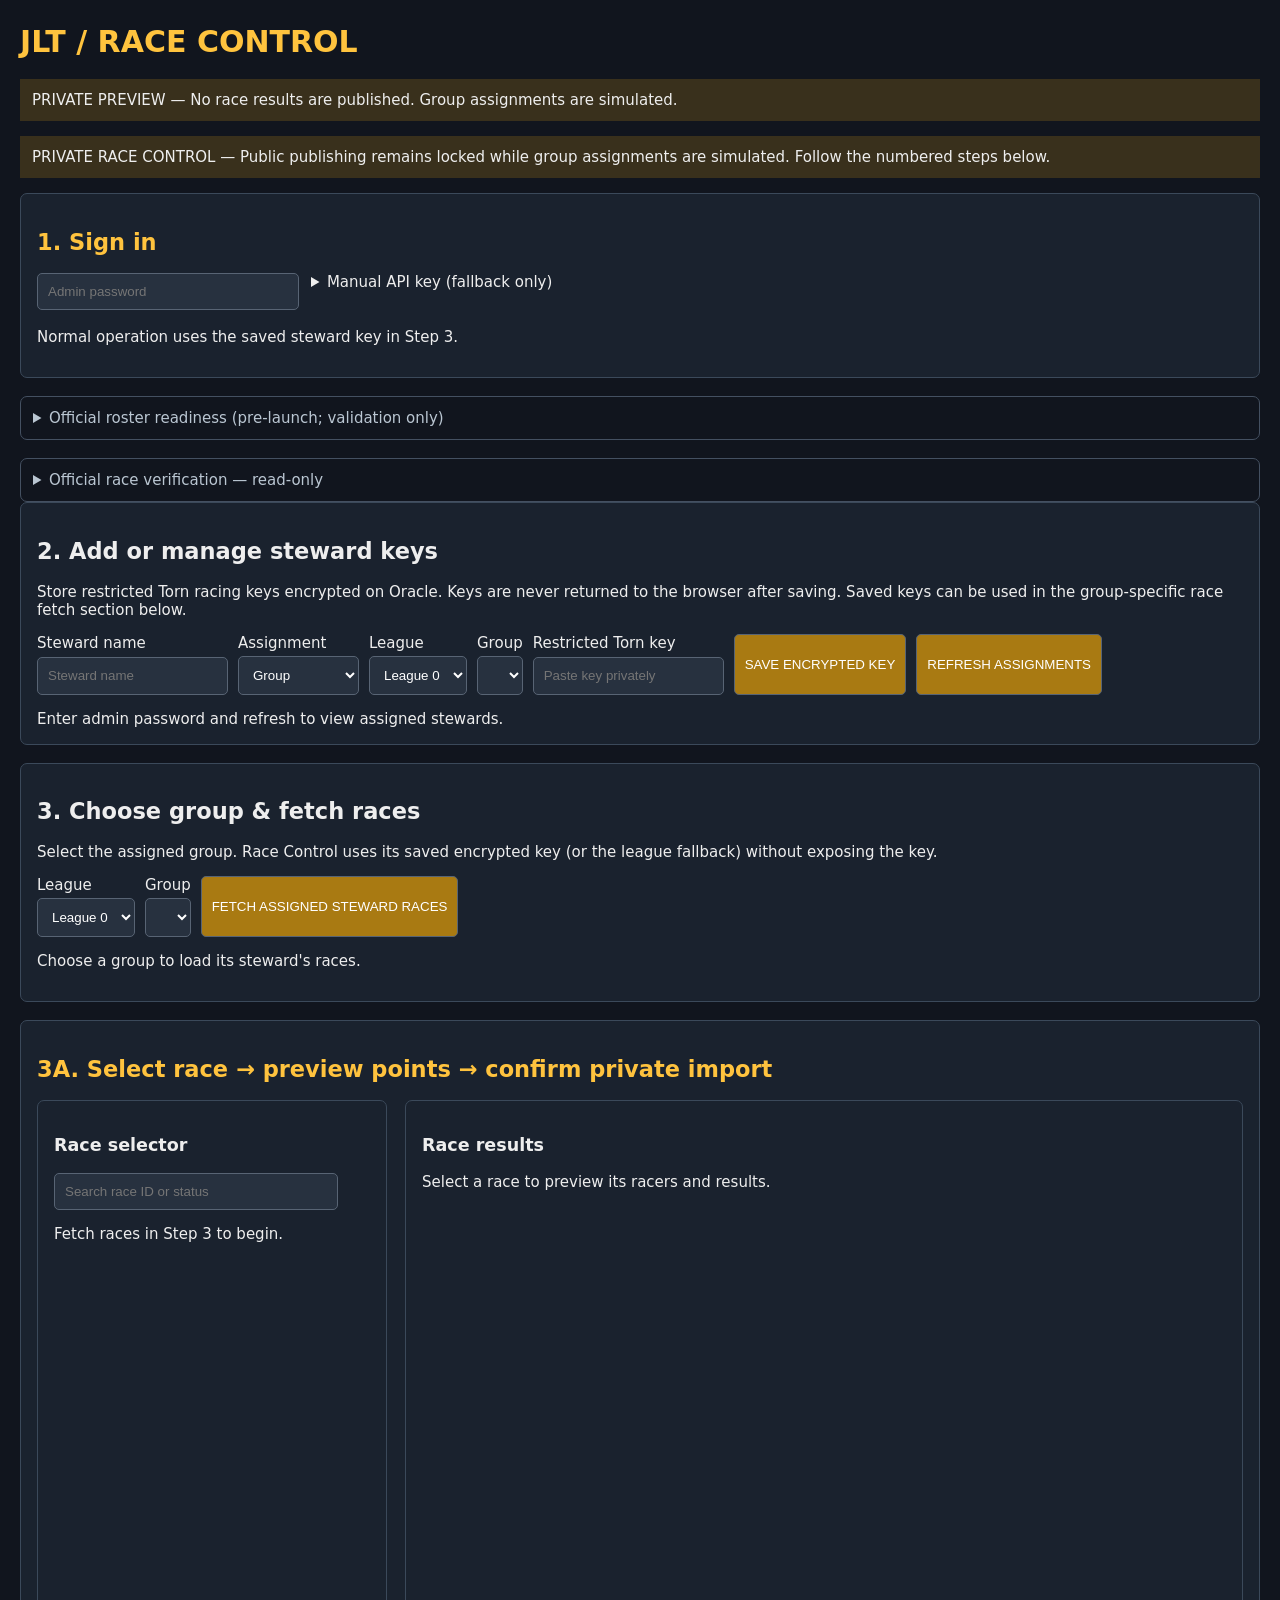
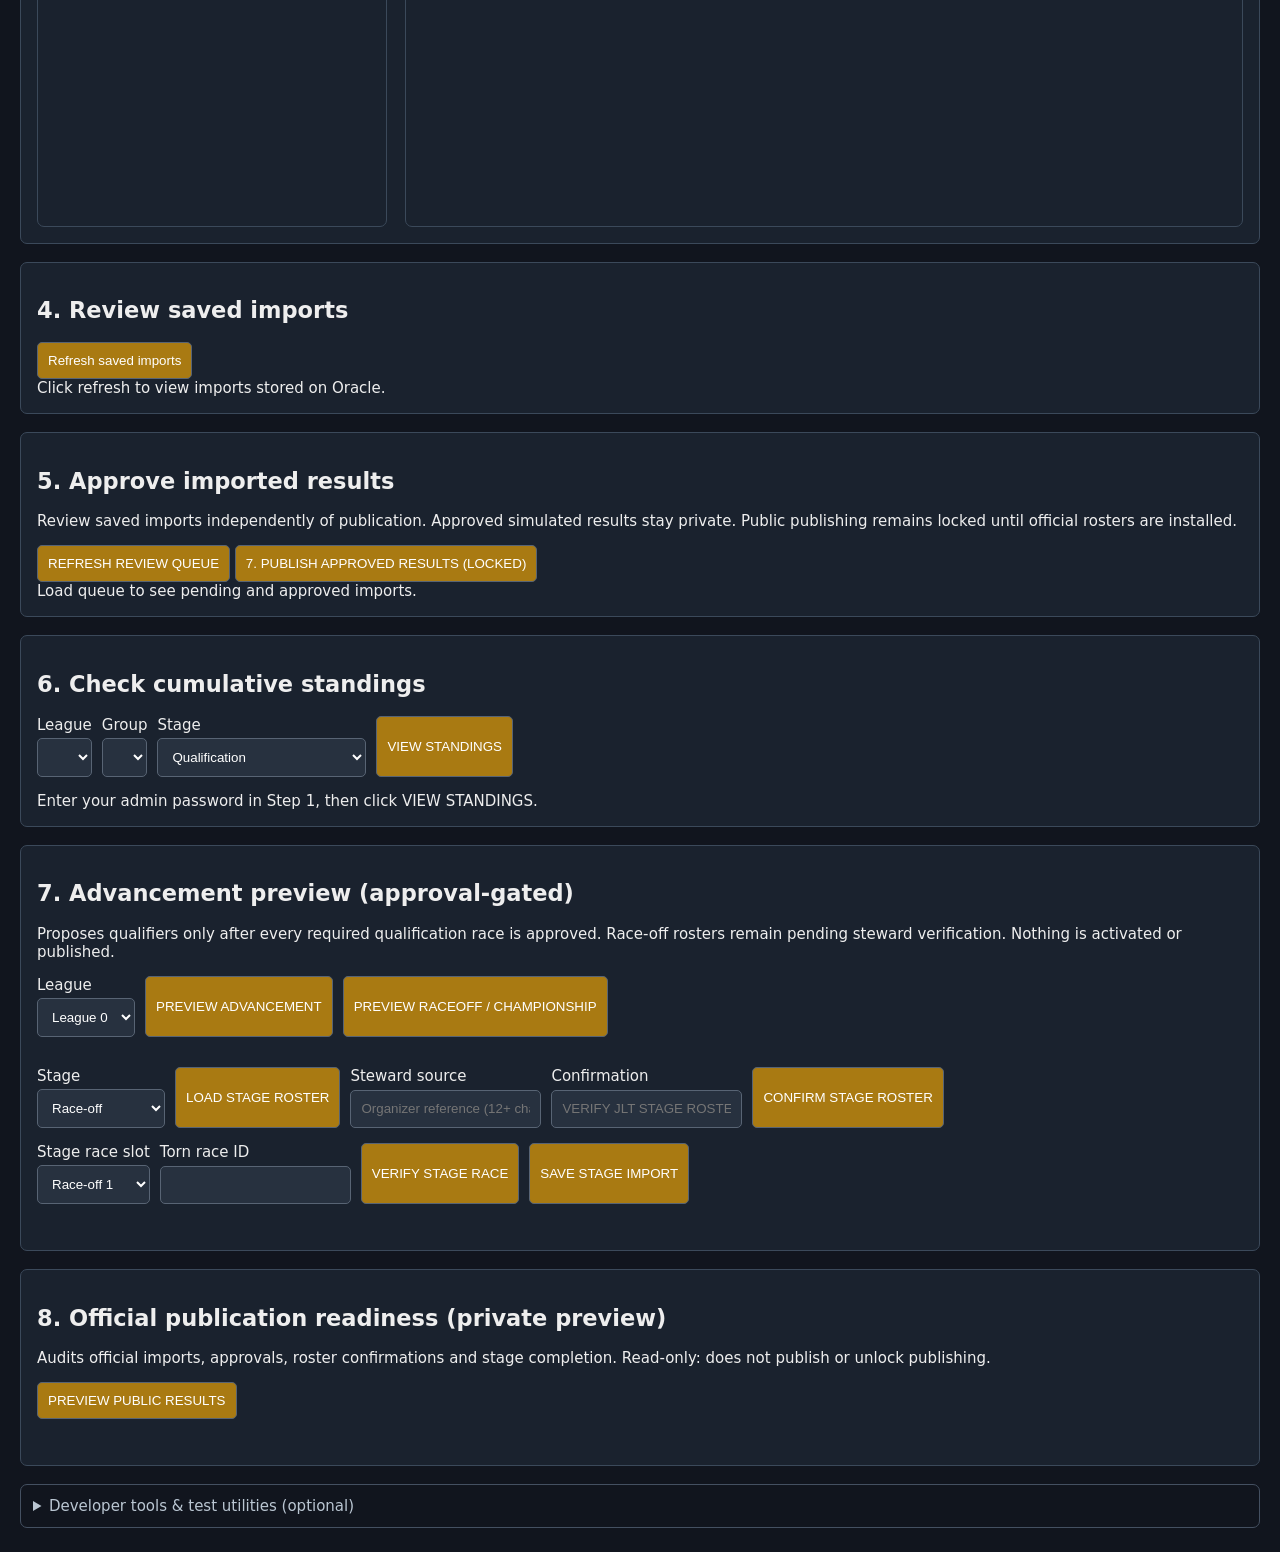
==== commit 6adc8e72: "Add private publication readiness and public payload preview button" ====
--- a/race-control/dashboard.html
+++ b/race-control/dashboard.html
@@ -1,6 +1,6 @@
 <!doctype html><html lang="en"><meta charset="utf-8"><meta name="viewport" content="width=device-width,initial-scale=1"><title>JLT Race Control</title><style>
 body{background:#11151e;color:#eee;font:15px system-ui;margin:24px auto;max-width:1450px;padding:0 20px}h1{color:#ffc33e}input,select,button{padding:10px;background:#27313f;color:#fff;border:1px solid #586474;border-radius:5px}button{cursor:pointer;background:#a97a12}details.advanced{margin-top:18px;padding:12px;border:1px solid #445061;border-radius:7px;color:#bac6d2}details.advanced summary{cursor:pointer}.step{margin-bottom:18px}.step h2{color:#ffc33e}.login{display:flex;flex-wrap:wrap;gap:12px;margin:18px 0}.login input{min-width:240px}.columns{display:grid;grid-template-columns:350px 1fr;gap:18px}.panel{background:#1a222e;padding:16px;border:1px solid #3b495a;border-radius:7px;min-width:0}#races{height:65vh;overflow:auto}.race{display:block;width:100%;text-align:left;margin:5px 0;padding:12px;background:#253143}.race.active{border-color:#ffc33e}.race small{display:block;color:#bac6d2}.table{overflow:auto}table{border-collapse:collapse;width:100%;min-width:650px}th,td{border-bottom:1px solid #445061;padding:9px;text-align:left}th{color:#ffc33e}.notice{background:#39301c;padding:12px}.selectors{display:flex;flex-wrap:wrap;gap:10px;margin:15px 0}.selectors label{display:grid;gap:4px}a{color:#ffc33e}@media(max-width:850px){.columns{grid-template-columns:1fr}#races{height:300px}}
-</style><h1>JLT / RACE CONTROL</h1><p class="notice">PRIVATE PREVIEW — No race results are published. Group assignments are simulated.</p><p class="notice">PRIVATE RACE CONTROL — Public publishing remains locked while group assignments are simulated. Follow the numbered steps below.</p><section class="panel step"><h2>1. Sign in</h2><div class="login"><input id="pass" type="password" placeholder="Admin password" aria-label="Admin password"><details><summary>Manual API key (fallback only)</summary><input id="key" type="password" placeholder="Steward racing API key" aria-label="Steward API key"><button id="load">Fetch recent races manually</button></details></div><p>Normal operation uses the saved steward key in Step 3.</p><div id="feedback" role="alert"></div><p id="status"></p></section><details class="advanced"><summary>Official roster readiness (pre-launch; validation only)</summary><p>Check tournament stage rules and validate organizer-provided JSON groups. Validation never installs a roster or unlocks publication. Do not paste steward keys here.</p><button id="official-readiness">CHECK LEAGUE FORMATS</button> <label>Official groups JSON file <input type="file" id="official-roster-file" accept=".json,application/json"></label> <button id="official-roster-validate">VALIDATE FILE ONLY</button><p><label>Organizer source/reference <input id="official-roster-source" placeholder="Official steward/organizer roster reference" style="min-width:380px"></label></p><p><label>Type ACTIVATE VERIFIED JLT ROSTER <input id="official-roster-confirm" placeholder="Exact confirmation" style="min-width:380px"></label> <button id="official-roster-activate" disabled>ACTIVATE VERIFIED ROSTER</button></p><pre id="official-roster-report" style="white-space:pre-wrap;overflow:auto"></pre></details><details class="advanced"><summary>Official race verification — read-only</summary><p>Requires activated organizer roster and saved steward key. No imports, approvals or publishing.</p><div class="selectors"><label>Group ID<input id="verify-group" placeholder="L1-A"></label><label>Slot<select id="verify-slot"><option>Qualification 1</option><option>Qualification 2</option><option>Qualification 3</option><option>Qualification 4</option><option>Qualification 5</option><option>Qualification 6</option></select></label><label>Race ID<input id="verify-race" type="number" min="1"></label><button id="verify-run">VERIFY RACE</button><button id="verify-save" disabled>SAVE VERIFIED IMPORT</button><button id="verify-queue">REVIEW OFFICIAL IMPORTS</button><button id="verify-standings">APPROVED STANDINGS</button></div><div id="verify-output"></div><div id="verify-review-output"></div></details><section class="panel" style="margin-bottom:18px"><h2>2. Add or manage steward keys</h2><p>Store restricted Torn racing keys encrypted on Oracle. Keys are never returned to the browser after saving. Saved keys can be used in the group-specific race fetch section below.</p><div class="selectors"><label>Steward name<input id="steward-name" placeholder="Steward name"></label><label>Assignment<select id="steward-scope"><option value="group">Group</option><option value="league">Entire league</option></select></label><label>League<select id="steward-league"></select></label><label id="steward-group-wrap">Group<select id="steward-group"></select></label><label>Restricted Torn key<input id="steward-secret" type="password" autocomplete="off" placeholder="Paste key privately"></label><button id="steward-save">SAVE ENCRYPTED KEY</button><button id="steward-refresh">REFRESH ASSIGNMENTS</button></div><div id="steward-list">Enter admin password and refresh to view assigned stewards.</div></section><section class="panel" style="margin-bottom:18px"><h2>3. Choose group &amp; fetch races</h2><p>Select the assigned group. Race Control uses its saved encrypted key (or the league fallback) without exposing the key.</p><div class="selectors"><label>League<select id="fetch-league"></select></label><label>Group<select id="fetch-group"></select></label><button id="fetch-saved">FETCH ASSIGNED STEWARD RACES</button></div><p id="fetch-saved-status">Choose a group to load its steward's races.</p></section><section class="panel step"><h2>3A. Select race → preview points → confirm private import</h2><div class="columns"><section class="panel"><h3>Race selector</h3><input id="search" type="search" placeholder="Search race ID or status" style="width:90%"><p id="count"></p><div id="races">Fetch races in Step 3 to begin.</div></section><section class="panel"><h3>Race results</h3><div id="details">Select a race to preview its racers and results.</div></section></div></section><section class="panel" style="margin-bottom:18px"><h2>4. Review saved imports</h2><button id="refresh-imports">Refresh saved imports</button><div id="saved-imports" aria-live="polite">Click refresh to view imports stored on Oracle.</div></section><section class="panel" style="margin-bottom:18px"><h2>5. Approve imported results</h2><p>Review saved imports independently of publication. Approved simulated results stay private. Public publishing remains locked until official rosters are installed.</p><button id="queue-refresh">REFRESH REVIEW QUEUE</button> <button id="queue-publish" disabled>7. PUBLISH APPROVED RESULTS (LOCKED)</button><div id="queue-status">Load queue to see pending and approved imports.</div><div id="queue-items"></div></section><section class="panel" style="margin-bottom:18px"><h2>6. Check cumulative standings</h2><div class="selectors"><label>League<select id="stand-league"></select></label><label>Group<select id="stand-group"></select></label><label>Stage<select id="stand-stage"><option value="qualification">Qualification</option><option value="raceoff">Race-offs (points reset)</option><option value="championship">Championship (points reset)</option></select></label><button id="stand-load">VIEW STANDINGS</button></div><div id="stand-results">Load standings to see cumulative points for a simulated group.</div></section><section class="panel" style="margin-bottom:18px"><h2>7. Advancement preview (approval-gated)</h2><p>Proposes qualifiers only after every required qualification race is approved. Race-off rosters remain pending steward verification. Nothing is activated or published.</p><div class="selectors"><label>League<select id="advance-league"><option value="0">League 0</option><option value="1">League 1</option><option value="2">League 2</option><option value="3">League 3</option><option value="4">League 4</option><option value="5">League 5</option><option value="6">League 6</option></select></label><button id="advance-preview">PREVIEW ADVANCEMENT</button><button id="stage-preview">PREVIEW RACEOFF / CHAMPIONSHIP</button></div><pre id="advance-output" style="white-space:pre-wrap;overflow:auto"></pre><div class="selectors"><label>Stage<select id="stage-kind"><option value="raceoff">Race-off</option><option value="championship">Championship</option></select></label><button id="stage-proposal">LOAD STAGE ROSTER</button><label>Steward source<input id="stage-source" placeholder="Organizer reference (12+ characters)"></label><label>Confirmation<input id="stage-confirm" placeholder="VERIFY JLT STAGE ROSTER"></label><button id="stage-confirm-btn" disabled>CONFIRM STAGE ROSTER</button></div><div class="selectors"><label>Stage race slot<select id="stage-slot"></select></label><label>Torn race ID<input id="stage-race-id" type="number" min="1"></label><button id="stage-race-verify">VERIFY STAGE RACE</button><button id="stage-race-save" disabled>SAVE STAGE IMPORT</button></div><pre id="stage-roster-output" style="white-space:pre-wrap;overflow:auto"></pre></section><details class="advanced"><summary>Developer tools &amp; test utilities (optional)</summary><p>Not part of the normal workflow. No official results are published.</p><button id="test-storage">TEST STORAGE</button> <button id="test-import">TEST IMPORT SAVE / READ / CLEANUP</button> <button id="test-scoring">RUN DISPOSABLE 2-RACE TEST</button> <button id="test-official-workflow">RUN OFFICIAL WORKFLOW REHEARSAL</button> <button id="draft">DOWNLOAD TEST DRAFT</button> <button id="trigger-publish">RUN EMPTY GITHUB TEST PUBLISH</button><hr><h3>Pre-launch cleanup (backup first)</h3><p>Archive all simulated imports and their approvals before official racing. Steward keys are preserved. Requires typed confirmation.</p><button id="cleanup-preview">CHECK TEST DATA</button> <button id="cleanup-archive" disabled>ARCHIVE &amp; CLEAR TEST DATA</button><p id="cleanup-status">No cleanup performed.</p></details><script>
+</style><h1>JLT / RACE CONTROL</h1><p class="notice">PRIVATE PREVIEW — No race results are published. Group assignments are simulated.</p><p class="notice">PRIVATE RACE CONTROL — Public publishing remains locked while group assignments are simulated. Follow the numbered steps below.</p><section class="panel step"><h2>1. Sign in</h2><div class="login"><input id="pass" type="password" placeholder="Admin password" aria-label="Admin password"><details><summary>Manual API key (fallback only)</summary><input id="key" type="password" placeholder="Steward racing API key" aria-label="Steward API key"><button id="load">Fetch recent races manually</button></details></div><p>Normal operation uses the saved steward key in Step 3.</p><div id="feedback" role="alert"></div><p id="status"></p></section><details class="advanced"><summary>Official roster readiness (pre-launch; validation only)</summary><p>Check tournament stage rules and validate organizer-provided JSON groups. Validation never installs a roster or unlocks publication. Do not paste steward keys here.</p><button id="official-readiness">CHECK LEAGUE FORMATS</button> <label>Official groups JSON file <input type="file" id="official-roster-file" accept=".json,application/json"></label> <button id="official-roster-validate">VALIDATE FILE ONLY</button><p><label>Organizer source/reference <input id="official-roster-source" placeholder="Official steward/organizer roster reference" style="min-width:380px"></label></p><p><label>Type ACTIVATE VERIFIED JLT ROSTER <input id="official-roster-confirm" placeholder="Exact confirmation" style="min-width:380px"></label> <button id="official-roster-activate" disabled>ACTIVATE VERIFIED ROSTER</button></p><pre id="official-roster-report" style="white-space:pre-wrap;overflow:auto"></pre></details><details class="advanced"><summary>Official race verification — read-only</summary><p>Requires activated organizer roster and saved steward key. No imports, approvals or publishing.</p><div class="selectors"><label>Group ID<input id="verify-group" placeholder="L1-A"></label><label>Slot<select id="verify-slot"><option>Qualification 1</option><option>Qualification 2</option><option>Qualification 3</option><option>Qualification 4</option><option>Qualification 5</option><option>Qualification 6</option></select></label><label>Race ID<input id="verify-race" type="number" min="1"></label><button id="verify-run">VERIFY RACE</button><button id="verify-save" disabled>SAVE VERIFIED IMPORT</button><button id="verify-queue">REVIEW OFFICIAL IMPORTS</button><button id="verify-standings">APPROVED STANDINGS</button></div><div id="verify-output"></div><div id="verify-review-output"></div></details><section class="panel" style="margin-bottom:18px"><h2>2. Add or manage steward keys</h2><p>Store restricted Torn racing keys encrypted on Oracle. Keys are never returned to the browser after saving. Saved keys can be used in the group-specific race fetch section below.</p><div class="selectors"><label>Steward name<input id="steward-name" placeholder="Steward name"></label><label>Assignment<select id="steward-scope"><option value="group">Group</option><option value="league">Entire league</option></select></label><label>League<select id="steward-league"></select></label><label id="steward-group-wrap">Group<select id="steward-group"></select></label><label>Restricted Torn key<input id="steward-secret" type="password" autocomplete="off" placeholder="Paste key privately"></label><button id="steward-save">SAVE ENCRYPTED KEY</button><button id="steward-refresh">REFRESH ASSIGNMENTS</button></div><div id="steward-list">Enter admin password and refresh to view assigned stewards.</div></section><section class="panel" style="margin-bottom:18px"><h2>3. Choose group &amp; fetch races</h2><p>Select the assigned group. Race Control uses its saved encrypted key (or the league fallback) without exposing the key.</p><div class="selectors"><label>League<select id="fetch-league"></select></label><label>Group<select id="fetch-group"></select></label><button id="fetch-saved">FETCH ASSIGNED STEWARD RACES</button></div><p id="fetch-saved-status">Choose a group to load its steward's races.</p></section><section class="panel step"><h2>3A. Select race → preview points → confirm private import</h2><div class="columns"><section class="panel"><h3>Race selector</h3><input id="search" type="search" placeholder="Search race ID or status" style="width:90%"><p id="count"></p><div id="races">Fetch races in Step 3 to begin.</div></section><section class="panel"><h3>Race results</h3><div id="details">Select a race to preview its racers and results.</div></section></div></section><section class="panel" style="margin-bottom:18px"><h2>4. Review saved imports</h2><button id="refresh-imports">Refresh saved imports</button><div id="saved-imports" aria-live="polite">Click refresh to view imports stored on Oracle.</div></section><section class="panel" style="margin-bottom:18px"><h2>5. Approve imported results</h2><p>Review saved imports independently of publication. Approved simulated results stay private. Public publishing remains locked until official rosters are installed.</p><button id="queue-refresh">REFRESH REVIEW QUEUE</button> <button id="queue-publish" disabled>7. PUBLISH APPROVED RESULTS (LOCKED)</button><div id="queue-status">Load queue to see pending and approved imports.</div><div id="queue-items"></div></section><section class="panel" style="margin-bottom:18px"><h2>6. Check cumulative standings</h2><div class="selectors"><label>League<select id="stand-league"></select></label><label>Group<select id="stand-group"></select></label><label>Stage<select id="stand-stage"><option value="qualification">Qualification</option><option value="raceoff">Race-offs (points reset)</option><option value="championship">Championship (points reset)</option></select></label><button id="stand-load">VIEW STANDINGS</button></div><div id="stand-results">Load standings to see cumulative points for a simulated group.</div></section><section class="panel" style="margin-bottom:18px"><h2>7. Advancement preview (approval-gated)</h2><p>Proposes qualifiers only after every required qualification race is approved. Race-off rosters remain pending steward verification. Nothing is activated or published.</p><div class="selectors"><label>League<select id="advance-league"><option value="0">League 0</option><option value="1">League 1</option><option value="2">League 2</option><option value="3">League 3</option><option value="4">League 4</option><option value="5">League 5</option><option value="6">League 6</option></select></label><button id="advance-preview">PREVIEW ADVANCEMENT</button><button id="stage-preview">PREVIEW RACEOFF / CHAMPIONSHIP</button></div><pre id="advance-output" style="white-space:pre-wrap;overflow:auto"></pre><div class="selectors"><label>Stage<select id="stage-kind"><option value="raceoff">Race-off</option><option value="championship">Championship</option></select></label><button id="stage-proposal">LOAD STAGE ROSTER</button><label>Steward source<input id="stage-source" placeholder="Organizer reference (12+ characters)"></label><label>Confirmation<input id="stage-confirm" placeholder="VERIFY JLT STAGE ROSTER"></label><button id="stage-confirm-btn" disabled>CONFIRM STAGE ROSTER</button></div><div class="selectors"><label>Stage race slot<select id="stage-slot"></select></label><label>Torn race ID<input id="stage-race-id" type="number" min="1"></label><button id="stage-race-verify">VERIFY STAGE RACE</button><button id="stage-race-save" disabled>SAVE STAGE IMPORT</button></div><pre id="stage-roster-output" style="white-space:pre-wrap;overflow:auto"></pre></section><section class="panel" style="margin-bottom:18px"><h2>8. Official publication readiness (private preview)</h2><p>Audits official imports, approvals, roster confirmations and stage completion. Read-only: does not publish or unlock publishing.</p><button id="publication-audit">PREVIEW PUBLIC RESULTS</button><pre id="publication-audit-output" style="white-space:pre-wrap;overflow:auto"></pre></section><details class="advanced"><summary>Developer tools &amp; test utilities (optional)</summary><p>Not part of the normal workflow. No official results are published.</p><button id="test-storage">TEST STORAGE</button> <button id="test-import">TEST IMPORT SAVE / READ / CLEANUP</button> <button id="test-scoring">RUN DISPOSABLE 2-RACE TEST</button> <button id="test-official-workflow">RUN OFFICIAL WORKFLOW REHEARSAL</button> <button id="draft">DOWNLOAD TEST DRAFT</button> <button id="trigger-publish">RUN EMPTY GITHUB TEST PUBLISH</button><hr><h3>Pre-launch cleanup (backup first)</h3><p>Archive all simulated imports and their approvals before official racing. Steward keys are preserved. Requires typed confirmation.</p><button id="cleanup-preview">CHECK TEST DATA</button> <button id="cleanup-archive" disabled>ARCHIVE &amp; CLEAR TEST DATA</button><p id="cleanup-status">No cleanup performed.</p></details><script>
 const $=id=>document.getElementById(id),esc=v=>String(v??'—').replace(/[&<>"']/g,c=>({'&':'&amp;','<':'&lt;','>':'&gt;','"':'&quot;',"'":'&#39;'}[c]));
 let races=[],groups=[],selected=null,selectedRaceId=null,results=[],names=new Map(),validatedRoster=null;
 let lastOfficialPreview=null;
@@ -29,6 +29,7 @@
 async function stageRaceRequest(save){const out=$('stage-roster-output');const raceId=Number($('stage-race-id').value);if(!Number.isSafeInteger(raceId)||raceId<1)throw Error('Valid race ID required');const r=await fetch('/api/stage-race-preview',{method:'POST',headers:{Authorization:'Basic '+btoa('admin:'+$('pass').value),'Content-Type':'application/json'},body:JSON.stringify({league:Number($('advance-league').value),stage:$('stage-kind').value,slot:$('stage-slot').value,raceId,...(save?{confirm:'SAVE VERIFIED PRIVATE IMPORT'}:{})})});const d=await r.json();if(!r.ok)throw Error(d.error||'Race verification failed');out.textContent=JSON.stringify(d,null,2);return d}
 $('stage-race-verify').onclick=async()=>{stageRace=null;$('stage-race-save').disabled=true;try{const d=await stageRaceRequest(false);stageRace={raceId:d.preview.raceId,slot:d.preview.slot,league:$('advance-league').value,stage:$('stage-kind').value};$('stage-race-save').disabled=false}catch(e){$('stage-roster-output').textContent='RACE BLOCKED: '+e.message}};
 $('stage-race-save').onclick=async()=>{try{if(!stageRace||String(stageRace.raceId)!==$('stage-race-id').value||stageRace.slot!==$('stage-slot').value||stageRace.league!==$('advance-league').value||stageRace.stage!==$('stage-kind').value)throw Error('Race selection changed; verify again');if(!confirm('Save this stage race privately as pending?'))return;await stageRaceRequest(true);$('stage-race-save').disabled=true;stageRace=null}catch(e){$('stage-roster-output').textContent='SAVE BLOCKED: '+e.message}};
+$('publication-audit').onclick=async()=>{const out=$('publication-audit-output');out.textContent='Auditing official results…';try{const d=await api('/api/official-publication-preview',false);out.textContent=JSON.stringify(d,null,2)}catch(e){out.textContent='PUBLICATION BLOCKED: '+e.message}};
 $('stage-preview').onclick=async()=>{const out=$('advance-output');out.textContent='Checking approved stage results…';try{const d=await api('/api/tournament-stages?league='+encodeURIComponent($('advance-league').value),false);out.textContent=JSON.stringify(d,null,2)}catch(e){out.textContent='STAGE PREVIEW BLOCKED: '+e.message}};
 $('advance-preview').onclick=async()=>{const out=$('advance-output');out.textContent='Checking approved qualification races…';try{const d=await api('/api/advancement-preview?league='+encodeURIComponent($('advance-league').value),false);out.textContent=JSON.stringify(d,null,2)}catch(e){out.textContent='ADVANCEMENT BLOCKED: '+e.message}};
 $('official-readiness').onclick=async()=>{try{const r=await fetch('/api/official-readiness',{headers:{Authorization:'Basic '+btoa('admin:'+$('pass').value)}});const d=await r.json();if(!r.ok)throw Error(d.error||'Failed');$('official-roster-report').textContent=JSON.stringify(d,null,2)}catch(e){$('official-roster-report').textContent=e.message}};
